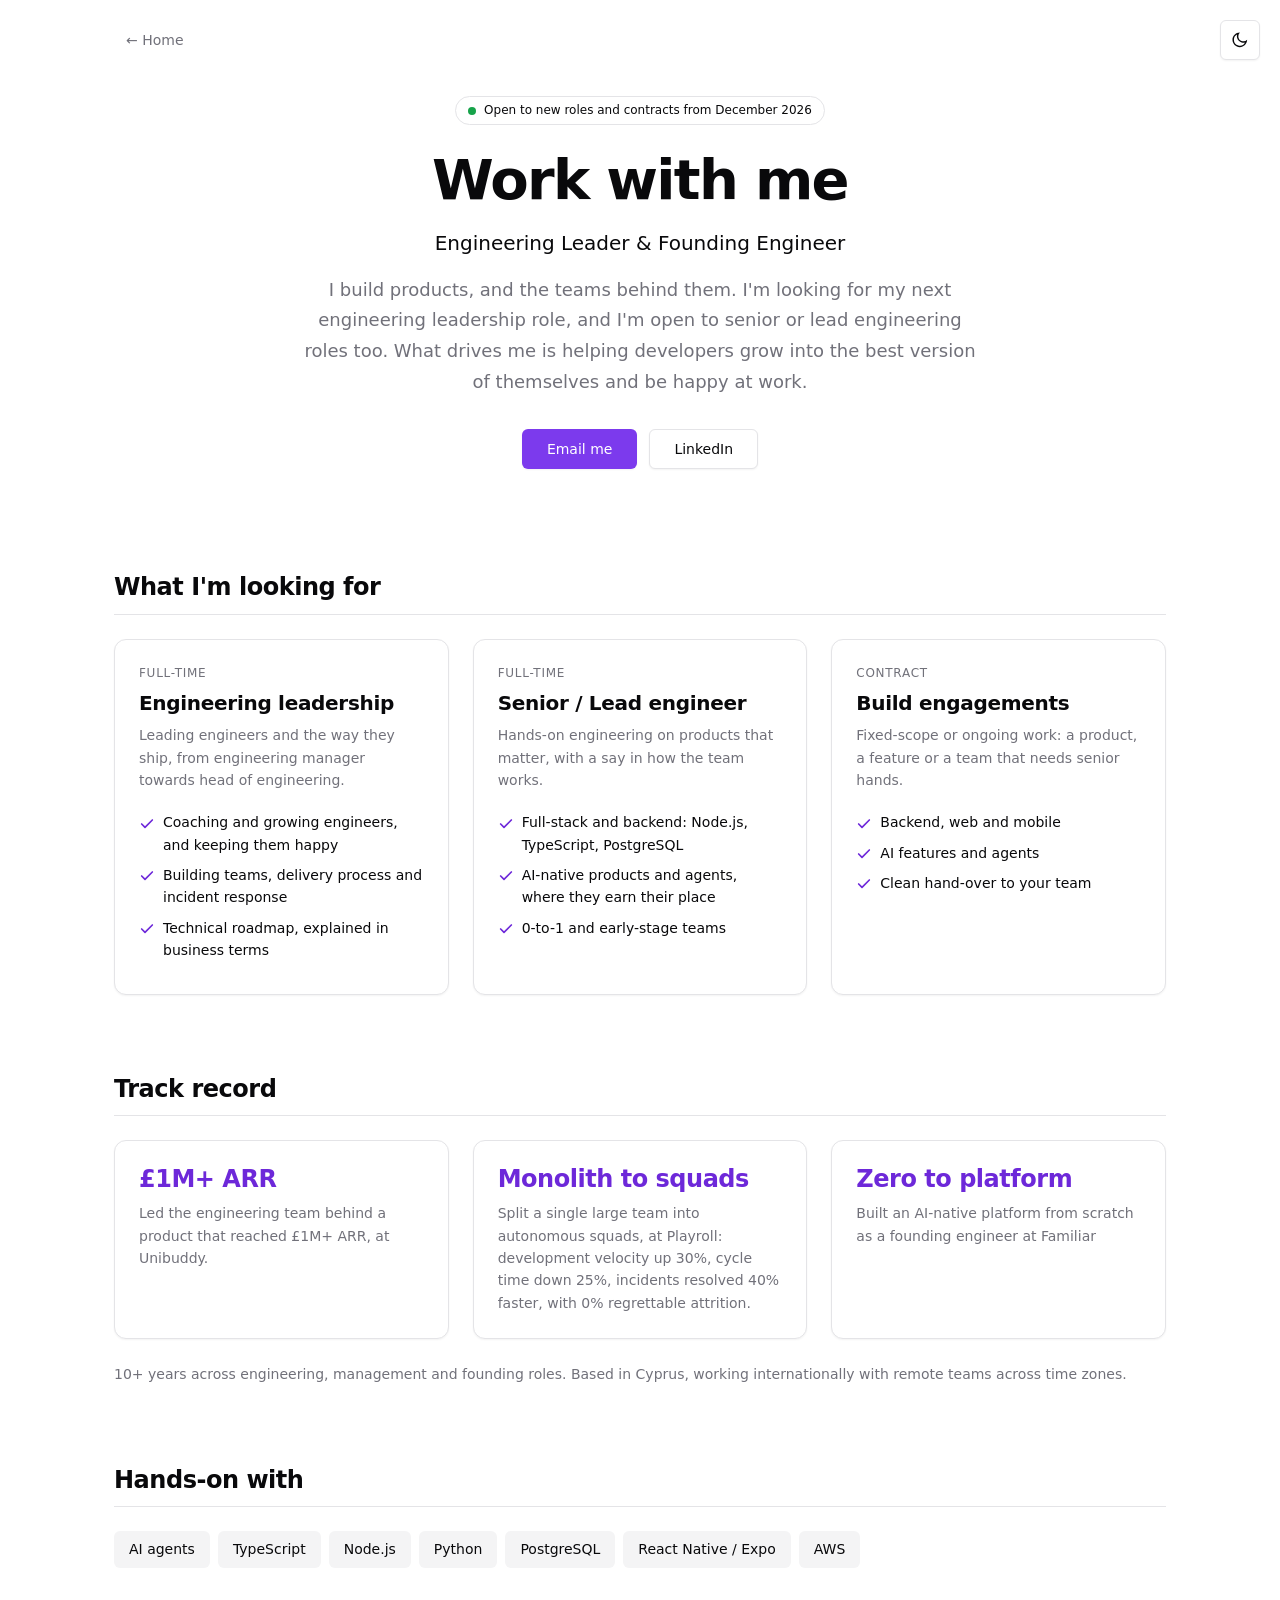
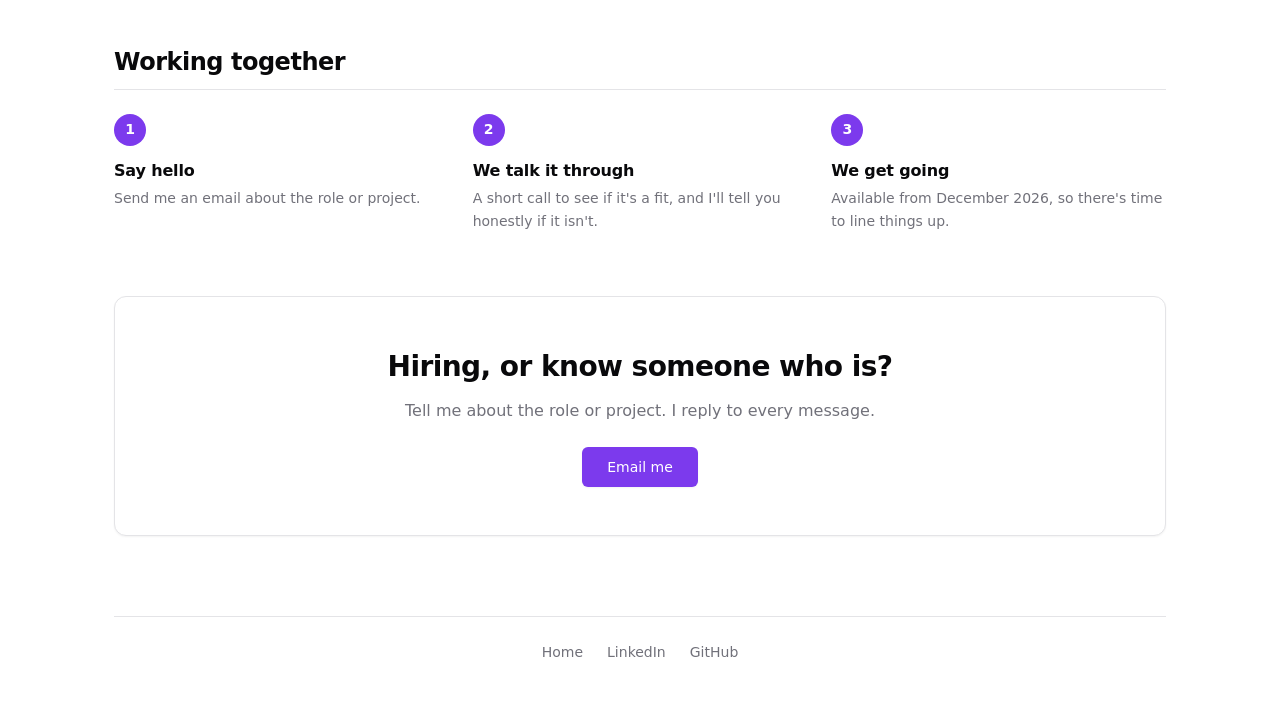
==== work-with-me.html @ 036a0345 "Focus site on engineering leadership Lead with engineering manager / head of engineering, keep senio" ====
<!DOCTYPE html>
<html lang="en">
<head>
    <meta charset="UTF-8">
    <meta name="viewport" content="width=device-width, initial-scale=1.0">
    <title>Work with me | Kristi Achilleos</title>
    <meta name="description" content="Engineering leader and founding engineer. I build products, and the teams behind them. Open to engineering leadership and senior or lead engineering roles from December 2026.">
    <meta property="og:type" content="website">
    <meta property="og:title" content="Work with me | Kristi Achilleos">
    <meta property="og:description" content="Engineering leader and founding engineer. I build products, and the teams behind them.">
    <meta property="og:url" content="https://www.kristi.cy/work-with-me.html">
    <link rel="alternate" type="text/plain" href="/llms.txt" title="llms.txt">
    <link rel="stylesheet" href="styles.css">
    <script type="application/ld+json">
{
  "@context": "https://schema.org",
  "@type": "Person",
  "name": "Kristi Achilleos",
  "url": "https://www.kristi.cy/",
  "jobTitle": "Engineering Leader",
  "description": "Engineering leader and founding engineer. I build products, and the teams behind them.",
  "address": {
    "@type": "PostalAddress",
    "addressLocality": "Nicosia",
    "addressCountry": "CY"
  },
  "sameAs": [
    "https://www.linkedin.com/in/kristiachilleos/",
    "https://github.com/Krispy2009"
  ],
  "knowsAbout": [
    "Engineering leadership",
    "Engineering management",
    "Founding engineer",
    "0-to-1 product development",
    "AI agents",
    "AI-native products",
    "Node.js",
    "PostgreSQL",
    "React Native"
  ]
}
    </script>
    <script data-goatcounter="https://kristicy.goatcounter.com/count"
        async src="//gc.zgo.at/count.js"></script>
</head>
<body>
    <button class="theme-toggle" id="theme-toggle" aria-label="Toggle dark mode">
        <svg class="sun-icon" xmlns="http://www.w3.org/2000/svg" viewBox="0 0 24 24" aria-hidden="true">
            <path d="M12 18a6 6 0 1 1 0-12 6 6 0 0 1 0 12zm0-2a4 4 0 1 0 0-8 4 4 0 0 0 0 8zM11 1h2v3h-2V1zm0 19h2v3h-2v-3zM3.515 4.929l1.414-1.414L7.05 5.636 5.636 7.05 3.515 4.93zM16.95 18.364l1.414-1.414 2.121 2.121-1.414 1.414-2.121-2.121zm2.121-14.85l1.414 1.415-2.121 2.121-1.414-1.414 2.121-2.121zM5.636 16.95l1.414 1.414-2.121 2.121-1.414-1.414 2.121-2.121zM23 11v2h-3v-2h3zM4 11v2H1v-2h3z"/>
        </svg>
        <svg class="moon-icon" style="display: none;" xmlns="http://www.w3.org/2000/svg" viewBox="0 0 24 24" aria-hidden="true">
            <path d="M10 7a7 7 0 0 0 12 4.9v.1c0 5.523-4.477 10-10 10S2 17.523 2 12 6.477 2 12 2h.1A6.979 6.979 0 0 0 10 7zm-6 5a8 8 0 0 0 15.062 3.762A9 9 0 0 1 8.238 4.938 7.999 7.999 0 0 0 4 12z"/>
        </svg>
    </button>

    <div class="container">
        <header class="page-header">
            <a class="back-link" href="/">&larr; Home</a>
            <div class="availability"><span class="availability-dot" aria-hidden="true"></span>Open to new roles and contracts from December 2026</div>
            <h1>Work with me</h1>
            <div class="title">Engineering Leader &amp; Founding Engineer</div>
            <div class="tagline">
                I build products, and the teams behind them. I'm looking for my next engineering
                leadership role, and I'm open to senior or lead engineering roles too. What drives me is
                helping developers grow into the best version of themselves and be happy at work.
            </div>
            <div class="links">
                <a href="mailto:kristi.achilleos@gmail.com?subject=Opportunity" class="link-button">Email me</a>
                <!-- TODO: add a booking link once you have one (e.g. Cal.com), then uncomment:
                <a href="https://cal.com/YOUR-LINK" target="_blank" rel="noopener" class="link-button secondary">Book a 20-minute intro call</a>
                -->
                <a href="https://www.linkedin.com/in/kristiachilleos/" target="_blank" rel="noopener" class="link-button secondary">LinkedIn</a>
            </div>
        </header>

        <main>
            <section class="page-section" aria-labelledby="help-heading">
                <h2 class="section-label" id="help-heading">What I'm looking for</h2>
                <div class="offers">
                    <article class="offer-card">
                        <div class="offer-kind">Full-time</div>
                        <h3>Engineering leadership</h3>
                        <p>Leading engineers and the way they ship, from engineering manager towards head of engineering.</p>
                        <ul>
                            <li>Coaching and growing engineers, and keeping them happy</li>
                            <li>Building teams, delivery process and incident response</li>
                            <li>Technical roadmap, explained in business terms</li>
                        </ul>
                    </article>
                    <article class="offer-card">
                        <div class="offer-kind">Full-time</div>
                        <h3>Senior / Lead engineer</h3>
                        <p>Hands-on engineering on products that matter, with a say in how the team works.</p>
                        <ul>
                            <li>Full-stack and backend: Node.js, TypeScript, PostgreSQL</li>
                            <li>AI-native products and agents, where they earn their place</li>
                            <li>0-to-1 and early-stage teams</li>
                        </ul>
                    </article>
                    <article class="offer-card">
                        <div class="offer-kind">Contract</div>
                        <h3>Build engagements</h3>
                        <p>Fixed-scope or ongoing work: a product, a feature or a team that needs senior hands.</p>
                        <ul>
                            <li>Backend, web and mobile</li>
                            <li>AI features and agents</li>
                            <li>Clean hand-over to your team</li>
                        </ul>
                    </article>
                </div>
            </section>

            <section class="page-section" aria-labelledby="record-heading">
                <h2 class="section-label" id="record-heading">Track record</h2>
                <div class="proof">
                    <div class="proof-item">
                        <div class="proof-figure">£1M+ ARR</div>
                        <p>Led the engineering team behind a product that reached £1M+ ARR, at Unibuddy.</p>
                    </div>
                    <div class="proof-item">
                        <div class="proof-figure">Monolith to squads</div>
                        <p>Split a single large team into autonomous squads, at Playroll: development velocity up 30%, cycle time down 25%, incidents resolved 40% faster, with 0% regrettable attrition.</p>
                    </div>
                    <div class="proof-item">
                        <div class="proof-figure">Zero to platform</div>
                        <p>Built an AI-native platform from scratch as a founding engineer at Familiar</p>
                    </div>
                </div>
                <p class="section-note">
                    10+ years across engineering, management and founding roles. Based in Cyprus, working
                    internationally with remote teams across time zones.
                </p>
            </section>

            <section class="page-section" aria-labelledby="stack-heading">
                <h2 class="section-label" id="stack-heading">Hands-on with</h2>
                <ul class="chips">
                    <li class="skill-card">AI agents</li>
                    <li class="skill-card">TypeScript</li>
                    <li class="skill-card">Node.js</li>
                    <li class="skill-card">Python</li>
                    <li class="skill-card">PostgreSQL</li>
                    <li class="skill-card">React Native / Expo</li>
                    <li class="skill-card">AWS</li>
                </ul>
            </section>

            <section class="page-section" aria-labelledby="how-heading">
                <h2 class="section-label" id="how-heading">Working together</h2>
                <ol class="steps">
                    <li>
                        <h3>Say hello</h3>
                        <p>Send me an email about the role or project. <!-- Once the booking link is live: "...or book a free 20-minute intro call." --></p>
                    </li>
                    <li>
                        <h3>We talk it through</h3>
                        <p>A short call to see if it's a fit, and I'll tell you honestly if it isn't.</p>
                    </li>
                    <li>
                        <h3>We get going</h3>
                        <p>Available from December 2026, so there's time to line things up.</p>
                    </li>
                </ol>
            </section>

            <section class="page-section cta" aria-labelledby="cta-heading">
                <h2 id="cta-heading">Hiring, or know someone who is?</h2>
                <p>Tell me about the role or project. I reply to every message.</p>
                <div class="links">
                    <a href="mailto:kristi.achilleos@gmail.com?subject=Opportunity" class="link-button">Email me</a>
                </div>
            </section>
        </main>

        <footer class="site-footer">
            <a href="/">Home</a>
            <a href="https://www.linkedin.com/in/kristiachilleos/" target="_blank" rel="noopener">LinkedIn</a>
            <a href="https://github.com/Krispy2009" target="_blank" rel="noopener">GitHub</a>
        </footer>
    </div>

    <script>
        // Theme toggle (same behaviour as the home page)
        const themeToggle = document.getElementById('theme-toggle');
        const sunIcon = document.querySelector('.sun-icon');
        const moonIcon = document.querySelector('.moon-icon');
        const html = document.documentElement;

        let savedTheme = 'light';
        try { savedTheme = localStorage.getItem('theme') || 'light'; } catch (e) {}

        function applyTheme(theme) {
            html.setAttribute('data-theme', theme);
            sunIcon.style.display = theme === 'dark' ? 'block' : 'none';
            moonIcon.style.display = theme === 'dark' ? 'none' : 'block';
        }
        applyTheme(savedTheme);

        themeToggle.addEventListener('click', () => {
            const next = html.getAttribute('data-theme') === 'light' ? 'dark' : 'light';
            applyTheme(next);
            try { localStorage.setItem('theme', next); } catch (e) {}
        });
    </script>
</body>
</html>
---- styles.css ----
/* ==========================================================================
   kristi.cy: shadcn/ui-inspired styles in plain CSS (no build step).
   Tokens follow shadcn's "zinc" theme, with a violet primary.
   ========================================================================== */

*,
*::before,
*::after {
    margin: 0;
    padding: 0;
    box-sizing: border-box;
}

:root {
    --background: #ffffff;
    --foreground: #09090b;
    --card: #ffffff;
    --card-foreground: #09090b;
    --muted: #f4f4f5;
    --muted-foreground: #71717a;
    --accent: #f4f4f5;
    --accent-foreground: #18181b;
    --border: #e4e4e7;
    --input: #e4e4e7;
    --primary: #7c3aed;
    --primary-hover: #6d28d9;
    --primary-foreground: #ffffff;
    --primary-text: #6d28d9;
    --ring: #7c3aed;
    --success: #16a34a;
    --radius: 0.5rem;
    --shadow-sm: 0 1px 2px 0 rgb(0 0 0 / 0.05);
}

[data-theme="dark"] {
    --background: #09090b;
    --foreground: #fafafa;
    --card: #09090b;
    --card-foreground: #fafafa;
    --muted: #27272a;
    --muted-foreground: #a1a1aa;
    --accent: #27272a;
    --accent-foreground: #fafafa;
    --border: #27272a;
    --input: #27272a;
    --primary: #7c3aed;
    --primary-hover: #8b5cf6;
    --primary-foreground: #ffffff;
    --primary-text: #a78bfa;
    --ring: #a78bfa;
    --success: #4ade80;
    --shadow-sm: none;
}

html {
    -webkit-text-size-adjust: 100%;
}

body {
    font-family: ui-sans-serif, system-ui, -apple-system, 'Segoe UI', Roboto, 'Helvetica Neue', Arial, sans-serif;
    line-height: 1.6;
    color: var(--foreground);
    background: var(--background);
    min-height: 100vh;
    -webkit-font-smoothing: antialiased;
    transition: background-color 0.2s ease, color 0.2s ease;
}

.container {
    max-width: 1100px;
    margin: 0 auto;
    padding: 0 1.5rem;
}

:focus-visible {
    outline: 2px solid var(--ring);
    outline-offset: 2px;
}

/* ---------- Header / hero ---------- */

header {
    padding: 6rem 0 3rem;
    text-align: center;
    position: relative;
}

.wave {
    font-size: 3rem;
    margin-bottom: 1.25rem;
    display: inline-block;
    animation: wave 2.5s ease-in-out 1;
    transform-origin: 70% 70%;
}

@keyframes wave {
    0%, 100% { transform: rotate(0deg); }
    10%, 30% { transform: rotate(14deg); }
    20% { transform: rotate(-8deg); }
    40% { transform: rotate(-4deg); }
    50% { transform: rotate(10deg); }
    60% { transform: rotate(0deg); }
}

h1 {
    font-size: 3.5rem;
    font-weight: 700;
    letter-spacing: -0.03em;
    line-height: 1.1;
    margin-bottom: 1rem;
    color: var(--foreground);
}

.title {
    font-size: 1.25rem;
    font-weight: 500;
    color: var(--foreground);
    margin-bottom: 1rem;
}

.tagline {
    font-size: 1.125rem;
    color: var(--muted-foreground);
    max-width: 42rem;
    margin: 0 auto 2rem;
    line-height: 1.7;
}

.links {
    display: flex;
    gap: 0.75rem;
    flex-wrap: wrap;
    justify-content: center;
    margin-top: 2rem;
}

/* ---------- Button (shadcn: default + outline) ---------- */

.link-button {
    display: inline-flex;
    align-items: center;
    justify-content: center;
    gap: 0.5rem;
    height: 2.5rem;
    padding: 0 1.5rem;
    background: var(--primary);
    color: var(--primary-foreground);
    text-decoration: none;
    border: 1px solid transparent;
    border-radius: calc(var(--radius) - 2px);
    font-size: 0.875rem;
    font-weight: 500;
    white-space: nowrap;
    box-shadow: var(--shadow-sm);
    transition: background-color 0.15s ease, border-color 0.15s ease, color 0.15s ease;
}

.link-button:hover {
    background: var(--primary-hover);
}

.link-button.secondary {
    background: var(--background);
    color: var(--foreground);
    border-color: var(--input);
}

.link-button.secondary:hover {
    background: var(--accent);
    color: var(--accent-foreground);
}

/* ---------- Theme toggle (shadcn: outline icon button) ---------- */

.theme-toggle {
    position: fixed;
    top: 1.25rem;
    right: 1.25rem;
    width: 2.5rem;
    height: 2.5rem;
    display: flex;
    align-items: center;
    justify-content: center;
    background: var(--background);
    border: 1px solid var(--input);
    border-radius: calc(var(--radius) - 2px);
    cursor: pointer;
    box-shadow: var(--shadow-sm);
    transition: background-color 0.15s ease, border-color 0.15s ease;
    z-index: 1000;
}

.theme-toggle:hover {
    background: var(--accent);
}

.theme-toggle svg {
    width: 1.1rem;
    height: 1.1rem;
    fill: var(--foreground);
}

/* ---------- Home: what I do ---------- */

main {
    padding: 2rem 0 3rem;
}

.what-i-do-section {
    display: grid;
    grid-template-columns: 1fr 1.1fr;
    gap: 4rem;
    align-items: start;
}

.what-i-do-content h2,
.section-label {
    font-size: 1.5rem;
    font-weight: 600;
    letter-spacing: -0.02em;
    line-height: 1.2;
    color: var(--foreground);
    padding-bottom: 0.75rem;
    margin-bottom: 1.5rem;
    border-bottom: 1px solid var(--border);
}

.what-i-do-content p {
    color: var(--muted-foreground);
    font-size: 1rem;
    line-height: 1.75;
}

.skills-list {
    display: flex;
    flex-wrap: wrap;
    gap: 0.5rem;
    align-content: flex-start;
    padding-top: 3.25rem;
}

/* ---------- Badge (shadcn: secondary) ---------- */

.skill-card {
    display: inline-flex;
    align-items: center;
    justify-content: center;
    padding: 0.375rem 0.875rem;
    background: var(--muted);
    color: var(--foreground);
    border: 1px solid transparent;
    border-radius: calc(var(--radius) - 2px);
    font-size: 0.875rem;
    font-weight: 500;
    transition: border-color 0.15s ease, background-color 0.15s ease;
}

.skill-card:hover {
    border-color: var(--border);
}

/* ---------- Work with me page ---------- */

.page-header {
    padding-bottom: 2rem;
}

.back-link {
    position: absolute;
    top: 1.25rem;
    left: 0;
    display: inline-flex;
    align-items: center;
    height: 2.5rem;
    padding: 0 0.75rem;
    color: var(--muted-foreground);
    text-decoration: none;
    font-size: 0.875rem;
    font-weight: 500;
    border-radius: calc(var(--radius) - 2px);
    transition: background-color 0.15s ease, color 0.15s ease;
}

.back-link:hover {
    background: var(--accent);
    color: var(--accent-foreground);
}

.availability {
    display: inline-flex;
    align-items: center;
    gap: 0.5rem;
    padding: 0.25rem 0.75rem;
    margin-bottom: 1.5rem;
    background: var(--background);
    border: 1px solid var(--border);
    border-radius: 9999px;
    font-size: 0.75rem;
    font-weight: 500;
    color: var(--foreground);
}

.availability-dot {
    width: 8px;
    height: 8px;
    border-radius: 50%;
    background: var(--success);
}

.page-section {
    padding: 2.5rem 0;
}

.offers,
.proof {
    display: grid;
    grid-template-columns: repeat(3, 1fr);
    gap: 1.5rem;
}

/* ---------- Card ---------- */

.offer-card,
.proof-item,
.cta {
    background: var(--card);
    color: var(--card-foreground);
    border: 1px solid var(--border);
    border-radius: calc(var(--radius) + 4px);
    box-shadow: var(--shadow-sm);
}

.offer-card,
.proof-item {
    padding: 1.5rem;
}

.offer-kind {
    font-size: 0.75rem;
    font-weight: 500;
    text-transform: uppercase;
    letter-spacing: 0.06em;
    color: var(--muted-foreground);
    margin-bottom: 0.5rem;
}

.offer-card h3 {
    font-size: 1.25rem;
    font-weight: 600;
    line-height: 1.25;
    letter-spacing: -0.015em;
    margin-bottom: 0.5rem;
}

.offer-card p {
    color: var(--muted-foreground);
    font-size: 0.875rem;
    margin-bottom: 1.25rem;
}

.offer-card ul {
    list-style: none;
}

.offer-card li {
    position: relative;
    padding-left: 1.5rem;
    margin-bottom: 0.5rem;
    font-size: 0.875rem;
}

.offer-card li::before {
    content: '';
    position: absolute;
    left: 0;
    top: 0.3em;
    width: 1rem;
    height: 1rem;
    background: var(--primary-text);
    -webkit-mask: url("data:image/svg+xml,%3Csvg xmlns='http://www.w3.org/2000/svg' viewBox='0 0 24 24' fill='none' stroke='black' stroke-width='2.5' stroke-linecap='round' stroke-linejoin='round'%3E%3Cpath d='M20 6 9 17l-5-5'/%3E%3C/svg%3E") center / contain no-repeat;
    mask: url("data:image/svg+xml,%3Csvg xmlns='http://www.w3.org/2000/svg' viewBox='0 0 24 24' fill='none' stroke='black' stroke-width='2.5' stroke-linecap='round' stroke-linejoin='round'%3E%3Cpath d='M20 6 9 17l-5-5'/%3E%3C/svg%3E") center / contain no-repeat;
}

.proof-figure {
    font-size: 1.5rem;
    font-weight: 600;
    line-height: 1.2;
    letter-spacing: -0.02em;
    margin-bottom: 0.5rem;
    color: var(--primary-text);
}

.proof-item p {
    color: var(--muted-foreground);
    font-size: 0.875rem;
}

.section-note {
    margin-top: 1.5rem;
    color: var(--muted-foreground);
    font-size: 0.875rem;
}

.chips {
    list-style: none;
    display: flex;
    flex-wrap: wrap;
    gap: 0.5rem;
}

.steps {
    list-style: none;
    counter-reset: step;
    display: grid;
    grid-template-columns: repeat(3, 1fr);
    gap: 1.5rem;
}

.steps li {
    counter-increment: step;
}

.steps li::before {
    content: counter(step);
    display: flex;
    align-items: center;
    justify-content: center;
    width: 2rem;
    height: 2rem;
    margin-bottom: 0.75rem;
    border-radius: 50%;
    background: var(--primary);
    color: var(--primary-foreground);
    font-size: 0.875rem;
    font-weight: 600;
}

.steps h3 {
    font-size: 1rem;
    font-weight: 600;
    letter-spacing: -0.01em;
    margin-bottom: 0.25rem;
}

.steps p {
    color: var(--muted-foreground);
    font-size: 0.875rem;
}

.cta {
    text-align: center;
    padding: 3rem 1.5rem;
    margin-top: 1.5rem;
}

.cta h2 {
    font-size: 1.75rem;
    font-weight: 600;
    letter-spacing: -0.02em;
    margin-bottom: 0.5rem;
}

.cta p {
    color: var(--muted-foreground);
}

.cta .links {
    margin-top: 1.5rem;
}

.site-footer {
    display: flex;
    justify-content: center;
    gap: 1.5rem;
    margin-top: 2rem;
    padding: 1.5rem 1rem 3rem;
    border-top: 1px solid var(--border);
}

.site-footer a {
    color: var(--muted-foreground);
    text-decoration: none;
    font-size: 0.875rem;
    transition: color 0.15s ease;
}

.site-footer a:hover {
    color: var(--foreground);
}

/* ---------- Responsive ---------- */

@media (max-width: 768px) {
    h1 {
        font-size: 2.5rem;
    }

    .title {
        font-size: 1.125rem;
    }

    header {
        padding: 4rem 0 2rem;
    }

    .page-header {
        padding-top: 6rem;
    }

    .back-link {
        top: 1.25rem;
        left: 0;
    }

    .what-i-do-section {
        grid-template-columns: 1fr;
        gap: 2rem;
    }

    .skills-list {
        padding-top: 0;
    }

    .offers,
    .proof,
    .steps {
        grid-template-columns: 1fr;
    }

    .cta h2 {
        font-size: 1.5rem;
    }
}

@media (prefers-reduced-motion: reduce) {
    * {
        transition: none !important;
        animation: none !important;
    }
}
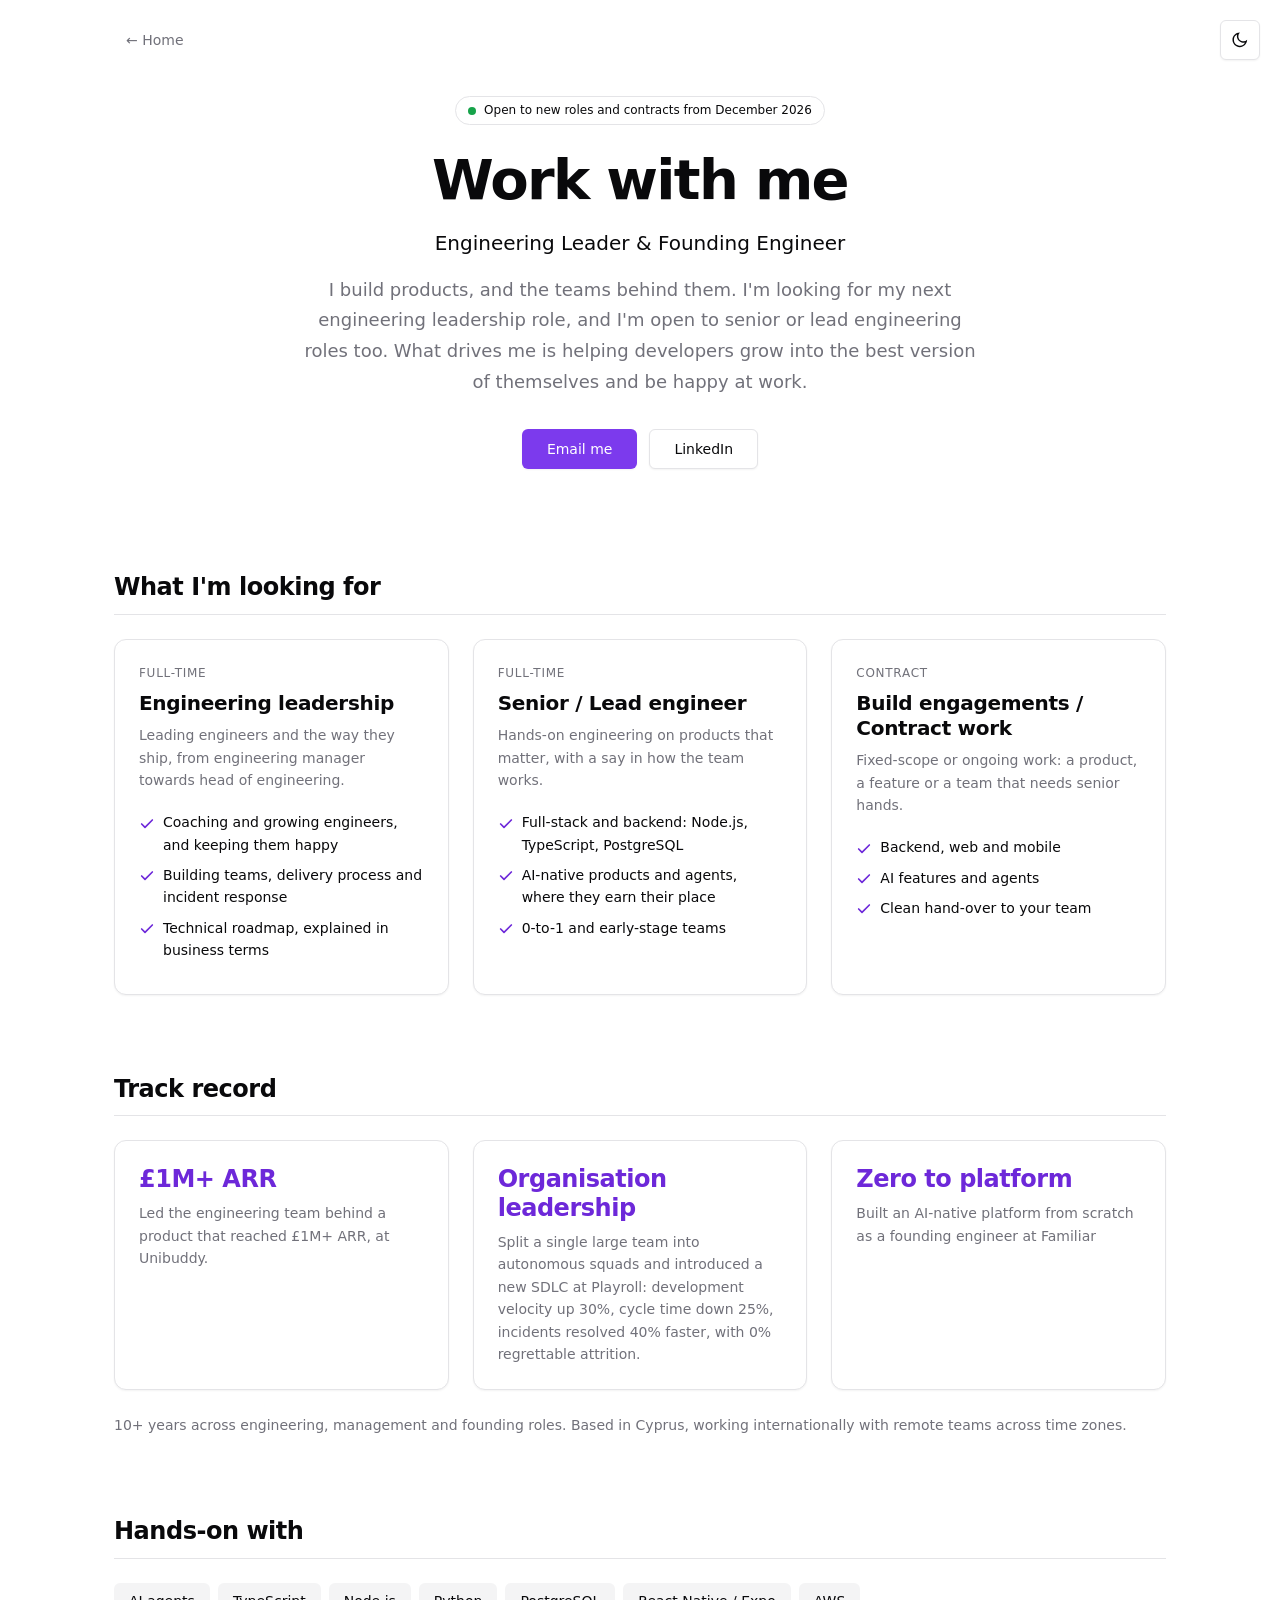
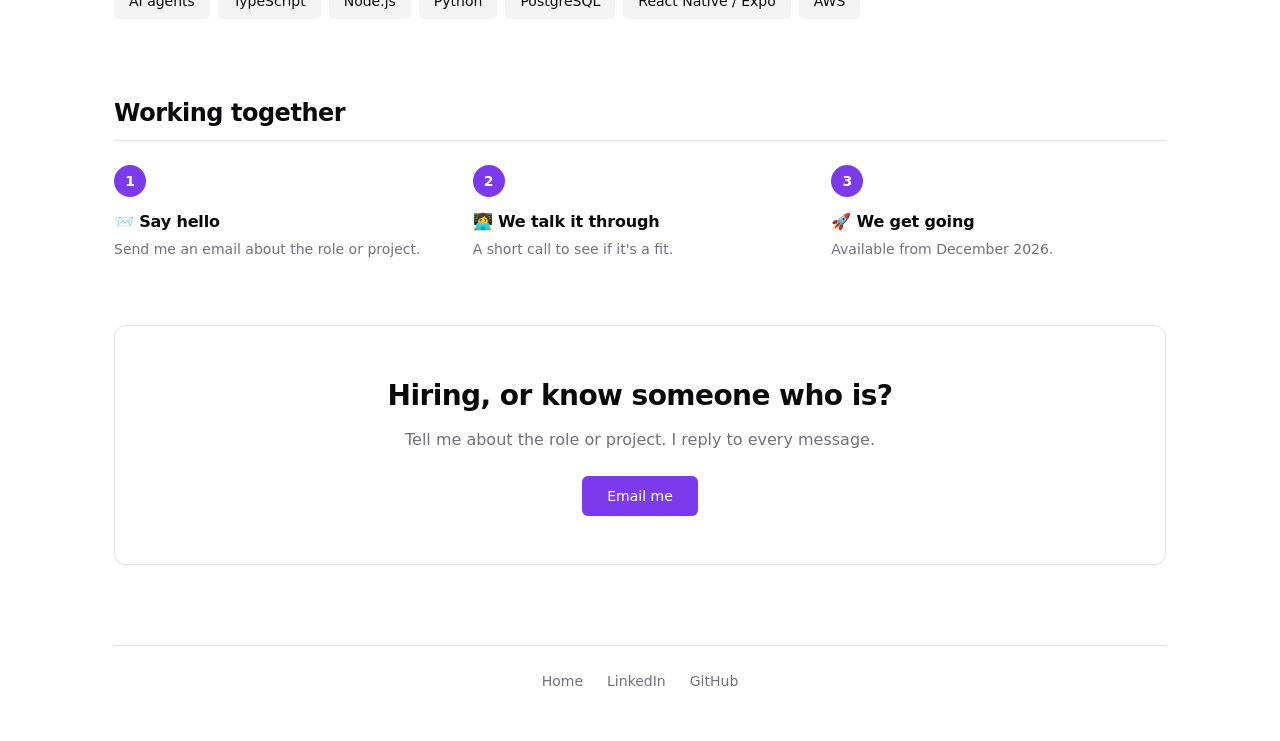
==== commit 695aaa05: "update work with me page" ====
--- a/work-with-me.html
+++ b/work-with-me.html
@@ -66,10 +66,7 @@
                 helping developers grow into the best version of themselves and be happy at work.
             </div>
             <div class="links">
-                <a href="mailto:kristi.achilleos@gmail.com?subject=Opportunity" class="link-button">Email me</a>
-                <!-- TODO: add a booking link once you have one (e.g. Cal.com), then uncomment:
-                <a href="https://cal.com/YOUR-LINK" target="_blank" rel="noopener" class="link-button secondary">Book a 20-minute intro call</a>
-                -->
+                <a href="mailto:kristi.achilleos+website@gmail.com?subject=Hello there!" class="link-button">Email me</a>
                 <a href="https://www.linkedin.com/in/kristiachilleos/" target="_blank" rel="noopener" class="link-button secondary">LinkedIn</a>
             </div>
         </header>
@@ -100,7 +97,7 @@
                     </article>
                     <article class="offer-card">
                         <div class="offer-kind">Contract</div>
-                        <h3>Build engagements</h3>
+                        <h3>Build engagements / Contract work</h3>
                         <p>Fixed-scope or ongoing work: a product, a feature or a team that needs senior hands.</p>
                         <ul>
                             <li>Backend, web and mobile</li>
@@ -119,8 +116,8 @@
                         <p>Led the engineering team behind a product that reached £1M+ ARR, at Unibuddy.</p>
                     </div>
                     <div class="proof-item">
-                        <div class="proof-figure">Monolith to squads</div>
-                        <p>Split a single large team into autonomous squads, at Playroll: development velocity up 30%, cycle time down 25%, incidents resolved 40% faster, with 0% regrettable attrition.</p>
+                        <div class="proof-figure">Organisation leadership</div>
+                        <p>Split a single large team into autonomous squads and introduced a new SDLC at Playroll: development velocity up 30%, cycle time down 25%, incidents resolved 40% faster, with 0% regrettable attrition.</p>
                     </div>
                     <div class="proof-item">
                         <div class="proof-figure">Zero to platform</div>
@@ -150,16 +147,16 @@
                 <h2 class="section-label" id="how-heading">Working together</h2>
                 <ol class="steps">
                     <li>
-                        <h3>Say hello</h3>
-                        <p>Send me an email about the role or project. <!-- Once the booking link is live: "...or book a free 20-minute intro call." --></p>
+                        <h3> 📨 Say hello</h3>
+                        <p>Send me an email about the role or project.</p>
                     </li>
                     <li>
-                        <h3>We talk it through</h3>
-                        <p>A short call to see if it's a fit, and I'll tell you honestly if it isn't.</p>
+                        <h3> 👩‍💻 We talk it through</h3>
+                        <p>A short call to see if it's a fit.</p>
                     </li>
                     <li>
-                        <h3>We get going</h3>
-                        <p>Available from December 2026, so there's time to line things up.</p>
+                        <h3> 🚀 We get going</h3>
+                        <p>Available from December 2026.</p>
                     </li>
                 </ol>
             </section>
@@ -168,7 +165,7 @@
                 <h2 id="cta-heading">Hiring, or know someone who is?</h2>
                 <p>Tell me about the role or project. I reply to every message.</p>
                 <div class="links">
-                    <a href="mailto:kristi.achilleos@gmail.com?subject=Opportunity" class="link-button">Email me</a>
+                    <a href="mailto:kristi.achilleos+website@gmail.com?subject=Hello there!" class="link-button">Email me</a>
                 </div>
             </section>
         </main>
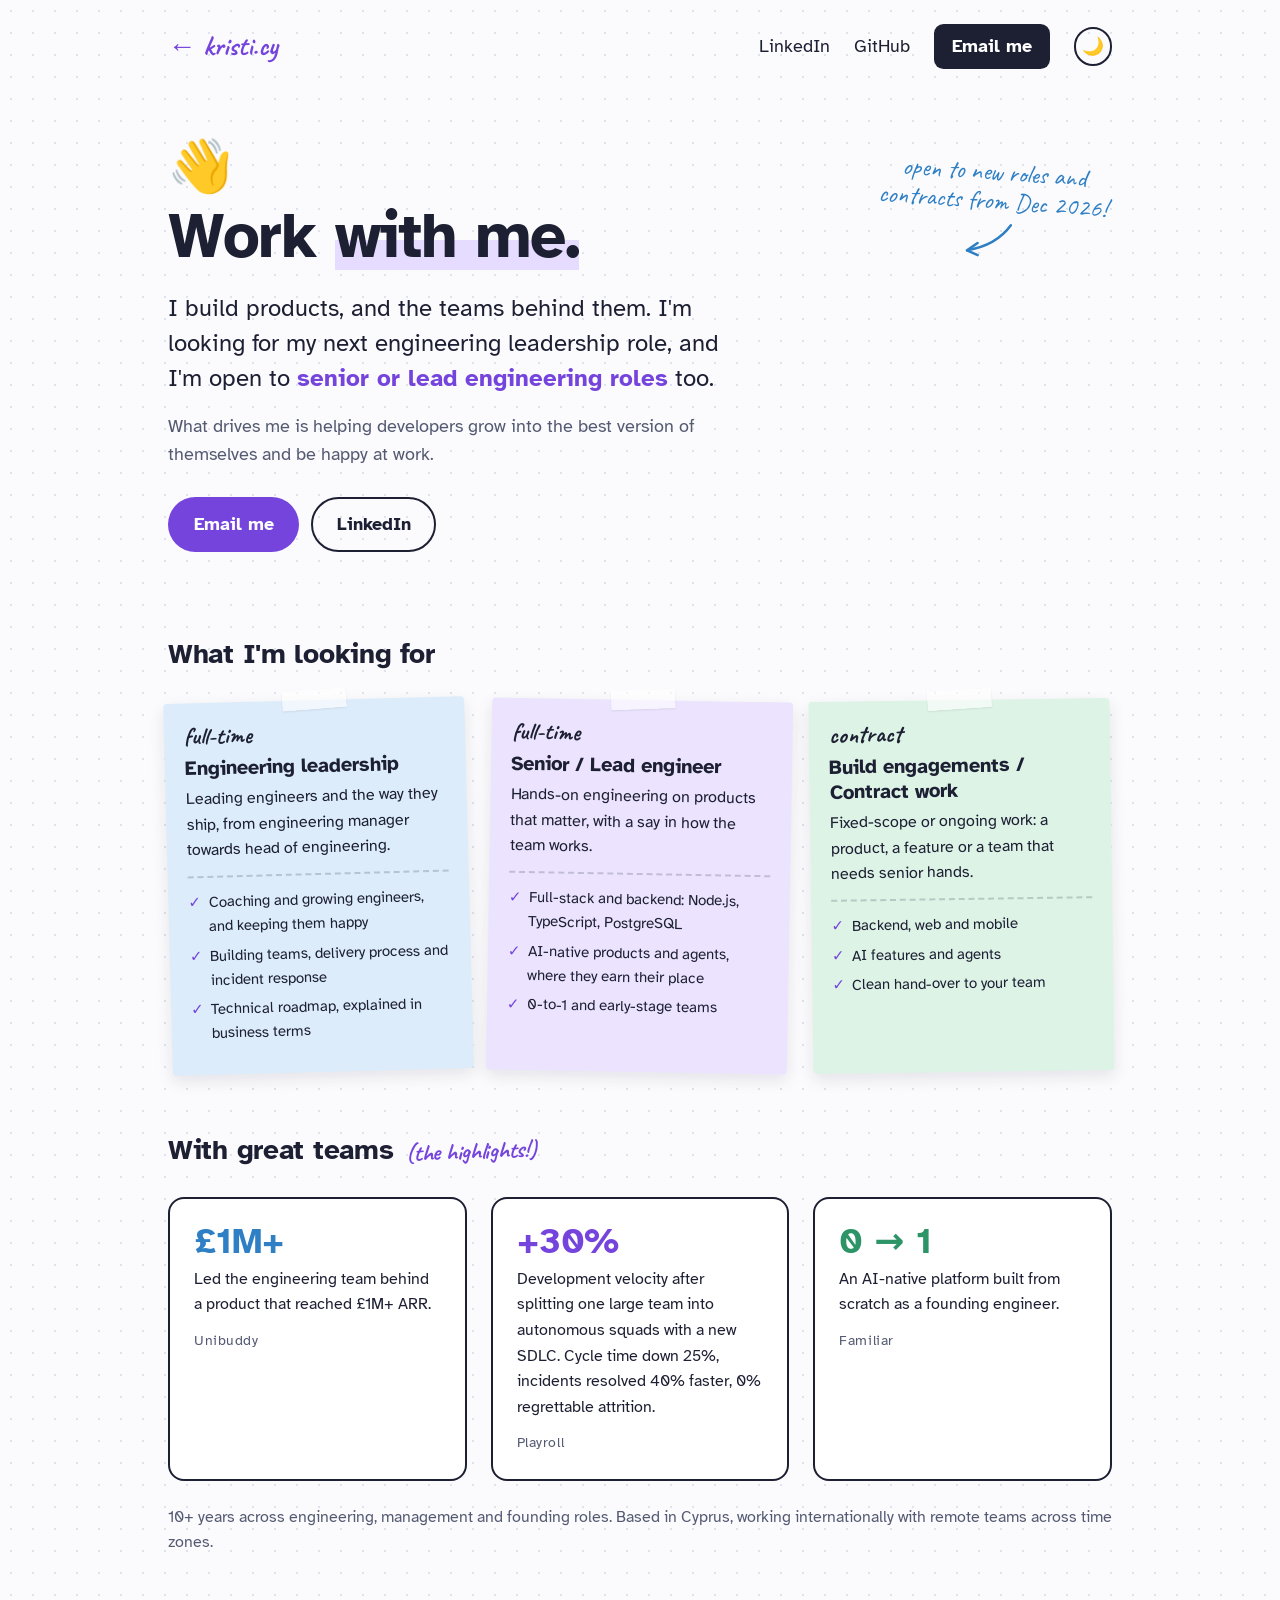
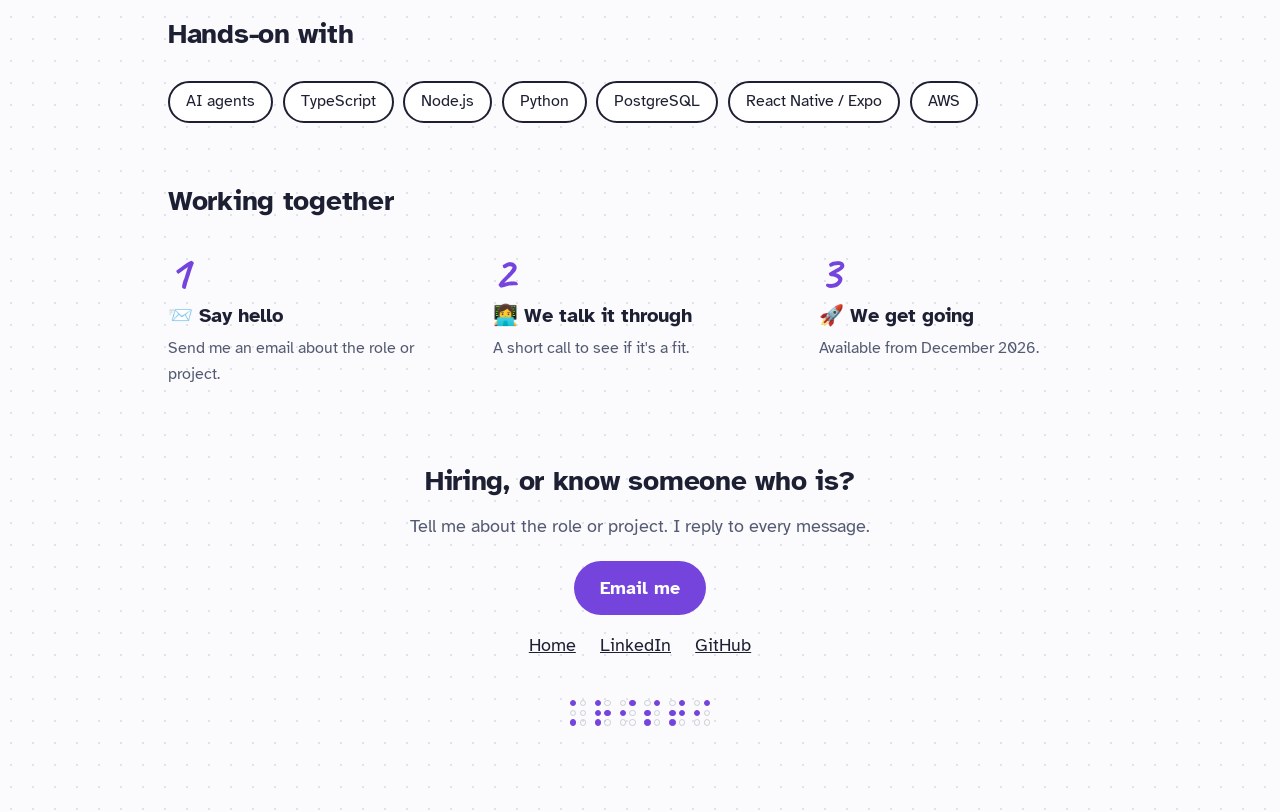
==== commit 9bfaa0dd: "Redesign site in a scrapbook style with chalkboard dark mode - Rebuild home and Work with me pages: " ====
--- a/work-with-me.html
+++ b/work-with-me.html
@@ -9,7 +9,21 @@
     <meta property="og:title" content="Work with me | Kristi Achilleos">
     <meta property="og:description" content="Engineering leader and founding engineer. I build products, and the teams behind them.">
     <meta property="og:url" content="https://www.kristi.cy/work-with-me.html">
+    <link rel="canonical" href="https://www.kristi.cy/work-with-me.html">
     <link rel="alternate" type="text/plain" href="/llms.txt" title="llms.txt">
+    <script>
+        (function () {
+            var t;
+            try { t = localStorage.getItem('theme'); } catch (e) {}
+            if (t !== 'light' && t !== 'dark') {
+                t = window.matchMedia && matchMedia('(prefers-color-scheme: dark)').matches ? 'dark' : 'light';
+            }
+            document.documentElement.setAttribute('data-theme', t);
+        })();
+    </script>
+    <link rel="preconnect" href="https://fonts.googleapis.com">
+    <link rel="preconnect" href="https://fonts.gstatic.com" crossorigin>
+    <link rel="stylesheet" href="https://fonts.googleapis.com/css2?family=Atkinson+Hyperlegible:wght@400;700&family=Caveat:wght@500;700&display=swap">
     <link rel="stylesheet" href="styles.css">
     <script type="application/ld+json">
 {
@@ -35,6 +49,7 @@
     "0-to-1 product development",
     "AI agents",
     "AI-native products",
+    "Accessibility",
     "Node.js",
     "PostgreSQL",
     "React Native"
@@ -43,40 +58,42 @@
     </script>
     <script data-goatcounter="https://kristicy.goatcounter.com/count"
         async src="//gc.zgo.at/count.js"></script>
+    <script src="site.js" defer></script>
 </head>
 <body>
-    <button class="theme-toggle" id="theme-toggle" aria-label="Toggle dark mode">
-        <svg class="sun-icon" xmlns="http://www.w3.org/2000/svg" viewBox="0 0 24 24" aria-hidden="true">
-            <path d="M12 18a6 6 0 1 1 0-12 6 6 0 0 1 0 12zm0-2a4 4 0 1 0 0-8 4 4 0 0 0 0 8zM11 1h2v3h-2V1zm0 19h2v3h-2v-3zM3.515 4.929l1.414-1.414L7.05 5.636 5.636 7.05 3.515 4.93zM16.95 18.364l1.414-1.414 2.121 2.121-1.414 1.414-2.121-2.121zm2.121-14.85l1.414 1.415-2.121 2.121-1.414-1.414 2.121-2.121zM5.636 16.95l1.414 1.414-2.121 2.121-1.414-1.414 2.121-2.121zM23 11v2h-3v-2h3zM4 11v2H1v-2h3z"/>
-        </svg>
-        <svg class="moon-icon" style="display: none;" xmlns="http://www.w3.org/2000/svg" viewBox="0 0 24 24" aria-hidden="true">
-            <path d="M10 7a7 7 0 0 0 12 4.9v.1c0 5.523-4.477 10-10 10S2 17.523 2 12 6.477 2 12 2h.1A6.979 6.979 0 0 0 10 7zm-6 5a8 8 0 0 0 15.062 3.762A9 9 0 0 1 8.238 4.938 7.999 7.999 0 0 0 4 12z"/>
-        </svg>
-    </button>
+    <a class="skip-link" href="#main">Skip to content</a>
 
-    <div class="container">
-        <header class="page-header">
-            <a class="back-link" href="/">&larr; Home</a>
-            <div class="availability"><span class="availability-dot" aria-hidden="true"></span>Open to new roles and contracts from December 2026</div>
-            <h1>Work with me</h1>
-            <div class="title">Engineering Leader &amp; Founding Engineer</div>
-            <div class="tagline">
-                I build products, and the teams behind them. I'm looking for my next engineering
-                leadership role, and I'm open to senior or lead engineering roles too. What drives me is
-                helping developers grow into the best version of themselves and be happy at work.
+    <div class="wrap">
+        <nav class="site-nav" aria-label="Main">
+            <a class="brand" href="/">&larr; kristi.cy</a>
+            <div class="nav-links">
+                <a class="hide-sm" href="https://www.linkedin.com/in/kristiachilleos/" target="_blank" rel="noopener">LinkedIn</a>
+                <a class="hide-sm" href="https://github.com/Krispy2009" target="_blank" rel="noopener">GitHub</a>
+                <a class="btn" href="mailto:kristi.achilleos+website@gmail.com?subject=Hello there!">Email me</a>
+                <button class="toggle" id="theme-toggle" type="button" aria-label="Switch between light and chalkboard mode"><span class="to-dark" aria-hidden="true">🌙</span><span class="to-light" aria-hidden="true">☀️</span></button>
             </div>
-            <div class="links">
-                <a href="mailto:kristi.achilleos+website@gmail.com?subject=Hello there!" class="link-button">Email me</a>
-                <a href="https://www.linkedin.com/in/kristiachilleos/" target="_blank" rel="noopener" class="link-button secondary">LinkedIn</a>
+        </nav>
+
+        <header class="hero">
+            <span class="wave" role="img" aria-label="Waving hand">👋</span>
+            <h1>Work <span class="mark">with me.</span></h1>
+            <p class="believer">I build products, and the teams behind them. I'm looking for my next engineering leadership role, and I'm open to <strong>senior or lead engineering roles</strong> too.</p>
+            <p class="lede">What drives me is helping developers grow into the best version of themselves and be happy at work.</p>
+            <div class="actions">
+                <a class="cta" href="mailto:kristi.achilleos+website@gmail.com?subject=Hello there!">Email me</a>
+                <a class="cta outline" href="https://www.linkedin.com/in/kristiachilleos/" target="_blank" rel="noopener">LinkedIn</a>
             </div>
+            <p class="scribble hand">open to new roles and contracts from Dec 2026!
+                <svg width="60" height="40" viewBox="0 0 60 40" fill="none" stroke="currentColor" stroke-width="2.5" stroke-linecap="round" aria-hidden="true"><path d="M50 4 C 40 20, 25 28, 8 32"/><path d="M8 32 L 18 24 M8 32 L 19 36"/></svg>
+            </p>
         </header>
 
-        <main>
-            <section class="page-section" aria-labelledby="help-heading">
-                <h2 class="section-label" id="help-heading">What I'm looking for</h2>
-                <div class="offers">
-                    <article class="offer-card">
-                        <div class="offer-kind">Full-time</div>
+        <main id="main">
+            <section aria-labelledby="looking-heading">
+                <h2 id="looking-heading">What I'm looking for</h2>
+                <div class="notes three">
+                    <article class="note">
+                        <span class="hand">full-time</span>
                         <h3>Engineering leadership</h3>
                         <p>Leading engineers and the way they ship, from engineering manager towards head of engineering.</p>
                         <ul>
@@ -85,8 +102,8 @@
                             <li>Technical roadmap, explained in business terms</li>
                         </ul>
                     </article>
-                    <article class="offer-card">
-                        <div class="offer-kind">Full-time</div>
+                    <article class="note">
+                        <span class="hand">full-time</span>
                         <h3>Senior / Lead engineer</h3>
                         <p>Hands-on engineering on products that matter, with a say in how the team works.</p>
                         <ul>
@@ -95,8 +112,8 @@
                             <li>0-to-1 and early-stage teams</li>
                         </ul>
                     </article>
-                    <article class="offer-card">
-                        <div class="offer-kind">Contract</div>
+                    <article class="note">
+                        <span class="hand">contract</span>
                         <h3>Build engagements / Contract work</h3>
                         <p>Fixed-scope or ongoing work: a product, a feature or a team that needs senior hands.</p>
                         <ul>
@@ -108,97 +125,62 @@
                 </div>
             </section>
 
-            <section class="page-section" aria-labelledby="record-heading">
-                <h2 class="section-label" id="record-heading">Track record</h2>
-                <div class="proof">
-                    <div class="proof-item">
-                        <div class="proof-figure">£1M+ ARR</div>
-                        <p>Led the engineering team behind a product that reached £1M+ ARR, at Unibuddy.</p>
-                    </div>
-                    <div class="proof-item">
-                        <div class="proof-figure">Organisation leadership</div>
-                        <p>Split a single large team into autonomous squads and introduced a new SDLC at Playroll: development velocity up 30%, cycle time down 25%, incidents resolved 40% faster, with 0% regrettable attrition.</p>
-                    </div>
-                    <div class="proof-item">
-                        <div class="proof-figure">Zero to platform</div>
-                        <p>Built an AI-native platform from scratch as a founding engineer at Familiar</p>
-                    </div>
+            <section aria-labelledby="record-heading">
+                <h2 id="record-heading">With great teams <span class="aside">(the highlights!)</span></h2>
+                <div class="stats">
+                    <div class="stat"><div class="num">£1M+</div><p>Led the engineering team behind a product that reached £1M+ ARR.</p><span class="company">Unibuddy</span></div>
+                    <div class="stat"><div class="num">+30%</div><p>Development velocity after splitting one large team into autonomous squads with a new SDLC. Cycle time down 25%, incidents resolved 40% faster, 0% regrettable attrition.</p><span class="company">Playroll</span></div>
+                    <div class="stat"><div class="num">0 → 1</div><p>An AI-native platform built from scratch as a founding engineer.</p><span class="company">Familiar</span></div>
                 </div>
-                <p class="section-note">
-                    10+ years across engineering, management and founding roles. Based in Cyprus, working
-                    internationally with remote teams across time zones.
-                </p>
+                <p class="section-note">10+ years across engineering, management and founding roles. Based in Cyprus, working internationally with remote teams across time zones.</p>
             </section>
 
-            <section class="page-section" aria-labelledby="stack-heading">
-                <h2 class="section-label" id="stack-heading">Hands-on with</h2>
+            <section aria-labelledby="stack-heading">
+                <h2 id="stack-heading">Hands-on with</h2>
                 <ul class="chips">
-                    <li class="skill-card">AI agents</li>
-                    <li class="skill-card">TypeScript</li>
-                    <li class="skill-card">Node.js</li>
-                    <li class="skill-card">Python</li>
-                    <li class="skill-card">PostgreSQL</li>
-                    <li class="skill-card">React Native / Expo</li>
-                    <li class="skill-card">AWS</li>
+                    <li>AI agents</li>
+                    <li>TypeScript</li>
+                    <li>Node.js</li>
+                    <li>Python</li>
+                    <li>PostgreSQL</li>
+                    <li>React Native / Expo</li>
+                    <li>AWS</li>
                 </ul>
             </section>
 
-            <section class="page-section" aria-labelledby="how-heading">
-                <h2 class="section-label" id="how-heading">Working together</h2>
+            <section aria-labelledby="how-heading">
+                <h2 id="how-heading">Working together</h2>
                 <ol class="steps">
                     <li>
-                        <h3> 📨 Say hello</h3>
+                        <h3>📨 Say hello</h3>
                         <p>Send me an email about the role or project.</p>
                     </li>
                     <li>
-                        <h3> 👩‍💻 We talk it through</h3>
+                        <h3>👩‍💻 We talk it through</h3>
                         <p>A short call to see if it's a fit.</p>
                     </li>
                     <li>
-                        <h3> 🚀 We get going</h3>
+                        <h3>🚀 We get going</h3>
                         <p>Available from December 2026.</p>
                     </li>
                 </ol>
             </section>
-
-            <section class="page-section cta" aria-labelledby="cta-heading">
-                <h2 id="cta-heading">Hiring, or know someone who is?</h2>
-                <p>Tell me about the role or project. I reply to every message.</p>
-                <div class="links">
-                    <a href="mailto:kristi.achilleos+website@gmail.com?subject=Hello there!" class="link-button">Email me</a>
-                </div>
-            </section>
         </main>
 
         <footer class="site-footer">
-            <a href="/">Home</a>
-            <a href="https://www.linkedin.com/in/kristiachilleos/" target="_blank" rel="noopener">LinkedIn</a>
-            <a href="https://github.com/Krispy2009" target="_blank" rel="noopener">GitHub</a>
+            <h2>Hiring, or know someone who is?</h2>
+            <p class="sub">Tell me about the role or project. I reply to every message.</p>
+            <a class="cta" href="mailto:kristi.achilleos+website@gmail.com?subject=Hello there!">Email me</a>
+            <div class="links">
+                <a href="/">Home</a>
+                <a href="https://www.linkedin.com/in/kristiachilleos/" target="_blank" rel="noopener">LinkedIn</a>
+                <a href="https://github.com/Krispy2009" target="_blank" rel="noopener">GitHub</a>
+            </div>
+            <div class="signature" tabindex="0" aria-label="Signed Kristi, in braille">
+                <span class="braille" id="braille" aria-hidden="true"></span>
+                <span class="hand" aria-hidden="true">that's "kristi" in braille ✨</span>
+            </div>
         </footer>
     </div>
-
-    <script>
-        // Theme toggle (same behaviour as the home page)
-        const themeToggle = document.getElementById('theme-toggle');
-        const sunIcon = document.querySelector('.sun-icon');
-        const moonIcon = document.querySelector('.moon-icon');
-        const html = document.documentElement;
-
-        let savedTheme = 'light';
-        try { savedTheme = localStorage.getItem('theme') || 'light'; } catch (e) {}
-
-        function applyTheme(theme) {
-            html.setAttribute('data-theme', theme);
-            sunIcon.style.display = theme === 'dark' ? 'block' : 'none';
-            moonIcon.style.display = theme === 'dark' ? 'none' : 'block';
-        }
-        applyTheme(savedTheme);
-
-        themeToggle.addEventListener('click', () => {
-            const next = html.getAttribute('data-theme') === 'light' ? 'dark' : 'light';
-            applyTheme(next);
-            try { localStorage.setItem('theme', next); } catch (e) {}
-        });
-    </script>
 </body>
 </html>
--- a/styles.css
+++ b/styles.css
@@ -1,7 +1,49 @@
 /* ==========================================================================
-   kristi.cy: shadcn/ui-inspired styles in plain CSS (no build step).
-   Tokens follow shadcn's "zinc" theme, with a violet primary.
+   kristi.cy: scrapbook. Sticky notes, scribbles, and a chalkboard at night.
+   Plain CSS, no build step.
    ========================================================================== */
+
+:root {
+    --bg: #fbfbfd;
+    --dots: #dfe3ee;
+    --ink: #1d1f33;
+    --soft: #545a72;
+    --violet: #7444dd;
+    --blue: #2f7fc4;
+    --green: #2c9467;
+    --mark: #e6dcff;
+    --card: #ffffff;
+    --card-line: #1d1f33;
+    --btn: #1d1f33;
+    --btn-ink: #ffffff;
+    --cta: #7444dd;
+    --cta-ink: #ffffff;
+    --chalk-glow: none;
+    --note-ink: #1d1f33;
+    --note-blue: #dcecfb;
+    --note-lilac: #ece4ff;
+    --note-green: #ddf3e6;
+    --note-yellow: #fff1c2;
+}
+
+[data-theme="dark"] {
+    /* chalkboard */
+    --bg: #253029;
+    --dots: rgb(255 255 255 / 0.05);
+    --ink: #eef2ea;
+    --soft: #b9c4ba;
+    --violet: #c9b6ff;
+    --blue: #a3d0f7;
+    --green: #a6e5c3;
+    --mark: rgb(201 182 255 / 0.28);
+    --card: transparent;
+    --card-line: rgb(238 242 234 / 0.75);
+    --btn: #eef2ea;
+    --btn-ink: #253029;
+    --cta: #c9b6ff;
+    --cta-ink: #1d1f33;
+    --chalk-glow: 0 0 1px rgb(255 255 255 / 0.45), 0 0 8px rgb(255 255 255 / 0.08);
+}
 
 *,
 *::before,
@@ -11,409 +53,456 @@
     box-sizing: border-box;
 }
 
-:root {
-    --background: #ffffff;
-    --foreground: #09090b;
-    --card: #ffffff;
-    --card-foreground: #09090b;
-    --muted: #f4f4f5;
-    --muted-foreground: #71717a;
-    --accent: #f4f4f5;
-    --accent-foreground: #18181b;
-    --border: #e4e4e7;
-    --input: #e4e4e7;
-    --primary: #7c3aed;
-    --primary-hover: #6d28d9;
-    --primary-foreground: #ffffff;
-    --primary-text: #6d28d9;
-    --ring: #7c3aed;
-    --success: #16a34a;
-    --radius: 0.5rem;
-    --shadow-sm: 0 1px 2px 0 rgb(0 0 0 / 0.05);
-}
-
-[data-theme="dark"] {
-    --background: #09090b;
-    --foreground: #fafafa;
-    --card: #09090b;
-    --card-foreground: #fafafa;
-    --muted: #27272a;
-    --muted-foreground: #a1a1aa;
-    --accent: #27272a;
-    --accent-foreground: #fafafa;
-    --border: #27272a;
-    --input: #27272a;
-    --primary: #7c3aed;
-    --primary-hover: #8b5cf6;
-    --primary-foreground: #ffffff;
-    --primary-text: #a78bfa;
-    --ring: #a78bfa;
-    --success: #4ade80;
-    --shadow-sm: none;
-}
-
 html {
     -webkit-text-size-adjust: 100%;
 }
 
 body {
-    font-family: ui-sans-serif, system-ui, -apple-system, 'Segoe UI', Roboto, 'Helvetica Neue', Arial, sans-serif;
+    background-color: var(--bg);
+    background-image: radial-gradient(var(--dots) 1.2px, transparent 1.2px);
+    background-size: 22px 22px;
+    color: var(--ink);
+    font-family: 'Atkinson Hyperlegible', system-ui, sans-serif;
+    font-size: 1.125rem;
     line-height: 1.6;
-    color: var(--foreground);
-    background: var(--background);
-    min-height: 100vh;
     -webkit-font-smoothing: antialiased;
-    transition: background-color 0.2s ease, color 0.2s ease;
-}
-
-.container {
-    max-width: 1100px;
+    transition: background-color 0.3s, color 0.3s;
+}
+
+[data-theme="dark"] body {
+    background-image:
+        radial-gradient(ellipse 60% 40% at 20% 15%, rgb(255 255 255 / 0.045), transparent 70%),
+        radial-gradient(ellipse 50% 35% at 85% 60%, rgb(255 255 255 / 0.035), transparent 70%),
+        radial-gradient(ellipse 70% 30% at 40% 95%, rgb(255 255 255 / 0.03), transparent 70%);
+    background-size: auto;
+}
+
+[data-theme="dark"] h1,
+[data-theme="dark"] h2,
+[data-theme="dark"] .hand {
+    text-shadow: var(--chalk-glow);
+}
+
+a {
+    color: inherit;
+}
+
+:focus-visible {
+    outline: 3px solid var(--violet);
+    outline-offset: 3px;
+}
+
+.hand {
+    font-family: 'Caveat', cursive;
+}
+
+.wrap {
+    max-width: 62rem;
     margin: 0 auto;
     padding: 0 1.5rem;
 }
 
-:focus-visible {
-    outline: 2px solid var(--ring);
-    outline-offset: 2px;
-}
-
-/* ---------- Header / hero ---------- */
-
-header {
-    padding: 6rem 0 3rem;
-    text-align: center;
+.skip-link {
+    position: absolute;
+    left: -9999px;
+}
+
+.skip-link:focus {
+    left: 1rem;
+    top: 1rem;
+    z-index: 10;
+    background: var(--btn);
+    color: var(--btn-ink);
+    padding: 0.5rem 1rem;
+    border-radius: 0.6rem;
+}
+
+/* ---------- Nav ---------- */
+
+.site-nav {
+    display: flex;
+    justify-content: space-between;
+    align-items: center;
+    padding: 1.5rem 0;
+}
+
+.brand {
+    font-family: 'Caveat', cursive;
+    font-size: 1.75rem;
+    font-weight: 700;
+    color: var(--violet);
+    text-decoration: none;
+}
+
+.nav-links {
+    display: flex;
+    align-items: center;
+    gap: 1.5rem;
+}
+
+.nav-links a {
+    text-decoration: none;
+}
+
+.nav-links a:not(.btn):hover {
+    text-decoration: underline;
+    text-underline-offset: 4px;
+}
+
+.btn {
+    display: inline-block;
+    background: var(--btn);
+    color: var(--btn-ink);
+    padding: 0.5rem 1.1rem;
+    border-radius: 0.6rem;
+    text-decoration: none;
+    font-weight: 700;
+    white-space: nowrap;
+}
+
+.toggle {
+    flex-shrink: 0;
+    background: none;
+    border: 2px solid var(--ink);
+    color: var(--ink);
+    width: 2.4rem;
+    height: 2.4rem;
+    border-radius: 50%;
+    cursor: pointer;
+    font-size: 1.1rem;
+    line-height: 1;
+}
+
+.toggle .to-light,
+[data-theme="dark"] .toggle .to-dark {
+    display: none;
+}
+
+[data-theme="dark"] .toggle .to-light {
+    display: inline;
+}
+
+/* ---------- Hero ---------- */
+
+.hero {
+    padding: 3rem 0 1.5rem;
     position: relative;
 }
 
 .wave {
-    font-size: 3rem;
-    margin-bottom: 1.25rem;
+    font-size: 3.25rem;
     display: inline-block;
-    animation: wave 2.5s ease-in-out 1;
+    line-height: 1;
     transform-origin: 70% 70%;
+    animation: wave 2.5s ease-in-out 0.3s 1;
 }
 
 @keyframes wave {
-    0%, 100% { transform: rotate(0deg); }
+    0%, 60%, 100% { transform: rotate(0); }
     10%, 30% { transform: rotate(14deg); }
     20% { transform: rotate(-8deg); }
     40% { transform: rotate(-4deg); }
     50% { transform: rotate(10deg); }
-    60% { transform: rotate(0deg); }
 }
 
 h1 {
-    font-size: 3.5rem;
-    font-weight: 700;
-    letter-spacing: -0.03em;
+    font-size: clamp(2.5rem, 6vw, 4rem);
     line-height: 1.1;
-    margin-bottom: 1rem;
-    color: var(--foreground);
-}
-
-.title {
-    font-size: 1.25rem;
-    font-weight: 500;
-    color: var(--foreground);
-    margin-bottom: 1rem;
-}
-
-.tagline {
-    font-size: 1.125rem;
-    color: var(--muted-foreground);
+    letter-spacing: -0.02em;
+    margin: 0.5rem 0 1.25rem;
     max-width: 42rem;
-    margin: 0 auto 2rem;
-    line-height: 1.7;
-}
-
-.links {
-    display: flex;
-    gap: 0.75rem;
-    flex-wrap: wrap;
-    justify-content: center;
-    margin-top: 2rem;
-}
-
-/* ---------- Button (shadcn: default + outline) ---------- */
-
-.link-button {
-    display: inline-flex;
-    align-items: center;
-    justify-content: center;
-    gap: 0.5rem;
-    height: 2.5rem;
-    padding: 0 1.5rem;
-    background: var(--primary);
-    color: var(--primary-foreground);
-    text-decoration: none;
-    border: 1px solid transparent;
-    border-radius: calc(var(--radius) - 2px);
-    font-size: 0.875rem;
-    font-weight: 500;
-    white-space: nowrap;
-    box-shadow: var(--shadow-sm);
-    transition: background-color 0.15s ease, border-color 0.15s ease, color 0.15s ease;
-}
-
-.link-button:hover {
-    background: var(--primary-hover);
-}
-
-.link-button.secondary {
-    background: var(--background);
-    color: var(--foreground);
-    border-color: var(--input);
-}
-
-.link-button.secondary:hover {
-    background: var(--accent);
-    color: var(--accent-foreground);
-}
-
-/* ---------- Theme toggle (shadcn: outline icon button) ---------- */
-
-.theme-toggle {
-    position: fixed;
-    top: 1.25rem;
-    right: 1.25rem;
-    width: 2.5rem;
-    height: 2.5rem;
-    display: flex;
-    align-items: center;
-    justify-content: center;
-    background: var(--background);
-    border: 1px solid var(--input);
-    border-radius: calc(var(--radius) - 2px);
-    cursor: pointer;
-    box-shadow: var(--shadow-sm);
-    transition: background-color 0.15s ease, border-color 0.15s ease;
-    z-index: 1000;
-}
-
-.theme-toggle:hover {
-    background: var(--accent);
-}
-
-.theme-toggle svg {
-    width: 1.1rem;
-    height: 1.1rem;
-    fill: var(--foreground);
-}
-
-/* ---------- Home: what I do ---------- */
-
-main {
-    padding: 2rem 0 3rem;
-}
-
-.what-i-do-section {
-    display: grid;
-    grid-template-columns: 1fr 1.1fr;
-    gap: 4rem;
-    align-items: start;
-}
-
-.what-i-do-content h2,
-.section-label {
-    font-size: 1.5rem;
-    font-weight: 600;
-    letter-spacing: -0.02em;
-    line-height: 1.2;
-    color: var(--foreground);
-    padding-bottom: 0.75rem;
-    margin-bottom: 1.5rem;
-    border-bottom: 1px solid var(--border);
-}
-
-.what-i-do-content p {
-    color: var(--muted-foreground);
-    font-size: 1rem;
-    line-height: 1.75;
-}
-
-.skills-list {
+}
+
+.mark {
+    background: linear-gradient(transparent 55%, var(--mark) 55%, var(--mark) 92%, transparent 92%);
+    -webkit-box-decoration-break: clone;
+    box-decoration-break: clone;
+}
+
+.believer {
+    font-size: clamp(1.25rem, 2.4vw, 1.5rem);
+    line-height: 1.45;
+    max-width: 36rem;
+}
+
+.believer strong {
+    color: var(--violet);
+}
+
+.lede {
+    max-width: 36rem;
+    margin-top: 1rem;
+    color: var(--soft);
+}
+
+.scribble {
+    position: absolute;
+    right: 0;
+    top: 4rem;
+    width: 15rem;
+    color: var(--blue);
+    font-size: 1.6rem;
+    line-height: 1.15;
+    transform: rotate(4deg);
+    text-align: center;
+}
+
+.scribble svg {
+    display: block;
+    margin: 0.25rem auto 0;
+}
+
+.actions {
     display: flex;
     flex-wrap: wrap;
-    gap: 0.5rem;
-    align-content: flex-start;
-    padding-top: 3.25rem;
-}
-
-/* ---------- Badge (shadcn: secondary) ---------- */
-
-.skill-card {
-    display: inline-flex;
-    align-items: center;
-    justify-content: center;
-    padding: 0.375rem 0.875rem;
-    background: var(--muted);
-    color: var(--foreground);
-    border: 1px solid transparent;
-    border-radius: calc(var(--radius) - 2px);
-    font-size: 0.875rem;
-    font-weight: 500;
-    transition: border-color 0.15s ease, background-color 0.15s ease;
-}
-
-.skill-card:hover {
-    border-color: var(--border);
-}
-
-/* ---------- Work with me page ---------- */
-
-.page-header {
-    padding-bottom: 2rem;
-}
-
-.back-link {
+    gap: 0.75rem;
+    margin-top: 1.75rem;
+}
+
+.cta {
+    display: inline-block;
+    background: var(--cta);
+    color: var(--cta-ink);
+    padding: 0.8rem 1.6rem;
+    border-radius: 999px;
+    text-decoration: none;
+    font-weight: 700;
+}
+
+.cta.outline {
+    background: transparent;
+    color: var(--ink);
+    border: 2px solid var(--card-line);
+    padding: calc(0.8rem - 2px) calc(1.6rem - 2px);
+}
+
+/* ---------- Sticky notes ---------- */
+
+.notes {
+    display: grid;
+    grid-template-columns: repeat(4, 1fr);
+    gap: 1.25rem;
+    margin: 2.5rem 0 1rem;
+}
+
+.notes.three {
+    grid-template-columns: repeat(3, 1fr);
+    margin-top: 0;
+}
+
+.note {
+    color: var(--note-ink);
+    padding: 1.25rem 1.25rem 1.5rem;
+    border-radius: 0.25rem;
+    box-shadow: 0 6px 16px rgb(30 30 60 / 0.1);
+    position: relative;
+}
+
+.note::before {
+    content: '';
     position: absolute;
-    top: 1.25rem;
+    top: -0.6rem;
+    left: 50%;
+    width: 4rem;
+    height: 1.2rem;
+    margin-left: -2rem;
+    background: rgb(255 255 255 / 0.6);
+    box-shadow: 0 1px 2px rgb(0 0 0 / 0.08);
+    transform: rotate(-3deg);
+}
+
+.note:nth-child(4n+1) { background: var(--note-blue); transform: rotate(-1.5deg); }
+.note:nth-child(4n+2) { background: var(--note-lilac); transform: rotate(1deg); }
+.note:nth-child(4n+3) { background: var(--note-green); transform: rotate(-0.8deg); }
+.note:nth-child(4n+4) { background: var(--note-yellow); transform: rotate(1.6deg); }
+
+.note .hand {
+    font-size: 1.5rem;
+    font-weight: 700;
+    line-height: 1.1;
+    display: block;
+    margin-bottom: 0.4rem;
+    text-shadow: none;
+}
+
+.note p {
+    font-size: 1rem;
+}
+
+.note h3 {
+    font-size: 1.25rem;
+    line-height: 1.25;
+    margin-bottom: 0.4rem;
+}
+
+.note ul {
+    list-style: none;
+    margin-top: 0.75rem;
+    border-top: 2px dashed rgb(29 31 51 / 0.2);
+    padding-top: 0.75rem;
+}
+
+.note li {
+    position: relative;
+    padding-left: 1.25rem;
+    font-size: 0.9375rem;
+    margin-bottom: 0.35rem;
+}
+
+.note li::before {
+    content: '✓';
+    position: absolute;
     left: 0;
-    display: inline-flex;
-    align-items: center;
-    height: 2.5rem;
-    padding: 0 0.75rem;
-    color: var(--muted-foreground);
-    text-decoration: none;
-    font-size: 0.875rem;
-    font-weight: 500;
-    border-radius: calc(var(--radius) - 2px);
-    transition: background-color 0.15s ease, color 0.15s ease;
-}
-
-.back-link:hover {
-    background: var(--accent);
-    color: var(--accent-foreground);
-}
-
-.availability {
-    display: inline-flex;
-    align-items: center;
-    gap: 0.5rem;
-    padding: 0.25rem 0.75rem;
-    margin-bottom: 1.5rem;
-    background: var(--background);
-    border: 1px solid var(--border);
-    border-radius: 9999px;
-    font-size: 0.75rem;
-    font-weight: 500;
-    color: var(--foreground);
-}
-
-.availability-dot {
-    width: 8px;
-    height: 8px;
-    border-radius: 50%;
-    background: var(--success);
-}
-
-.page-section {
-    padding: 2.5rem 0;
-}
-
-.offers,
-.proof {
+    color: #7444dd;
+    font-weight: 700;
+}
+
+.note .route {
+    display: block;
+    margin-top: 0.5rem;
+    color: #c0632d;
+}
+
+/* ---------- Section headings ---------- */
+
+h2 {
+    font-size: 1.75rem;
+    letter-spacing: -0.01em;
+    margin: 3.5rem 0 1.5rem;
+    display: flex;
+    align-items: baseline;
+    gap: 0.75rem;
+}
+
+.aside {
+    font-family: 'Caveat', cursive;
+    font-weight: 700;
+    font-size: 1.5rem;
+    color: var(--violet);
+    transform: rotate(-2deg);
+    display: inline-block;
+}
+
+/* ---------- Highlight cards ---------- */
+
+.stats {
     display: grid;
     grid-template-columns: repeat(3, 1fr);
     gap: 1.5rem;
 }
 
-/* ---------- Card ---------- */
-
-.offer-card,
-.proof-item,
-.cta {
+.stat {
     background: var(--card);
-    color: var(--card-foreground);
-    border: 1px solid var(--border);
-    border-radius: calc(var(--radius) + 4px);
-    box-shadow: var(--shadow-sm);
-}
-
-.offer-card,
-.proof-item {
+    border: 2px solid var(--card-line);
+    border-radius: 1rem;
     padding: 1.5rem;
 }
 
-.offer-kind {
-    font-size: 0.75rem;
-    font-weight: 500;
-    text-transform: uppercase;
-    letter-spacing: 0.06em;
-    color: var(--muted-foreground);
-    margin-bottom: 0.5rem;
-}
-
-.offer-card h3 {
-    font-size: 1.25rem;
-    font-weight: 600;
-    line-height: 1.25;
-    letter-spacing: -0.015em;
-    margin-bottom: 0.5rem;
-}
-
-.offer-card p {
-    color: var(--muted-foreground);
+[data-theme="dark"] .stat {
+    border-radius: 1rem 0.8rem 1.1rem 0.9rem;
+}
+
+.stat .num {
+    font-size: 2.25rem;
+    font-weight: 700;
+    line-height: 1;
+}
+
+.stat:nth-child(1) .num { color: var(--blue); }
+.stat:nth-child(2) .num { color: var(--violet); }
+.stat:nth-child(3) .num { color: var(--green); }
+
+.stat p {
+    font-size: 1rem;
+    margin-top: 0.5rem;
+}
+
+.stat .company {
+    display: block;
+    margin-top: 0.75rem;
     font-size: 0.875rem;
-    margin-bottom: 1.25rem;
-}
-
-.offer-card ul {
-    list-style: none;
-}
-
-.offer-card li {
-    position: relative;
-    padding-left: 1.5rem;
-    margin-bottom: 0.5rem;
-    font-size: 0.875rem;
-}
-
-.offer-card li::before {
-    content: '';
-    position: absolute;
-    left: 0;
-    top: 0.3em;
-    width: 1rem;
-    height: 1rem;
-    background: var(--primary-text);
-    -webkit-mask: url("data:image/svg+xml,%3Csvg xmlns='http://www.w3.org/2000/svg' viewBox='0 0 24 24' fill='none' stroke='black' stroke-width='2.5' stroke-linecap='round' stroke-linejoin='round'%3E%3Cpath d='M20 6 9 17l-5-5'/%3E%3C/svg%3E") center / contain no-repeat;
-    mask: url("data:image/svg+xml,%3Csvg xmlns='http://www.w3.org/2000/svg' viewBox='0 0 24 24' fill='none' stroke='black' stroke-width='2.5' stroke-linecap='round' stroke-linejoin='round'%3E%3Cpath d='M20 6 9 17l-5-5'/%3E%3C/svg%3E") center / contain no-repeat;
-}
-
-.proof-figure {
-    font-size: 1.5rem;
-    font-weight: 600;
-    line-height: 1.2;
-    letter-spacing: -0.02em;
-    margin-bottom: 0.5rem;
-    color: var(--primary-text);
-}
-
-.proof-item p {
-    color: var(--muted-foreground);
-    font-size: 0.875rem;
+    letter-spacing: 0.04em;
+    color: var(--soft);
 }
 
 .section-note {
     margin-top: 1.5rem;
-    color: var(--muted-foreground);
-    font-size: 0.875rem;
-}
+    color: var(--soft);
+    font-size: 1rem;
+}
+
+/* ---------- Polaroids ---------- */
+
+.projects {
+    display: grid;
+    grid-template-columns: repeat(2, 1fr);
+    gap: 2.5rem;
+    padding: 0 0.5rem;
+}
+
+.polaroid {
+    display: block;
+    text-decoration: none;
+    color: #1d1f33;
+    background: #fff;
+    padding: 0.8rem 0.8rem 1.1rem;
+    box-shadow: 0 10px 28px rgb(0 0 0 / 0.14);
+    transform: rotate(-1.5deg);
+    transition: transform 0.2s;
+}
+
+.polaroid:nth-child(2) {
+    transform: rotate(1.5deg);
+}
+
+.polaroid:hover {
+    transform: rotate(0) scale(1.02);
+}
+
+.polaroid img {
+    display: block;
+    width: 100%;
+    height: auto;
+    aspect-ratio: 1200 / 630;
+    object-fit: cover;
+    object-position: top;
+}
+
+.polaroid h3 {
+    font-size: 1.25rem;
+    margin-top: 0.75rem;
+}
+
+.polaroid p {
+    font-size: 1rem;
+    color: #545a72;
+}
+
+/* ---------- Chips ---------- */
 
 .chips {
     list-style: none;
     display: flex;
     flex-wrap: wrap;
-    gap: 0.5rem;
-}
+    gap: 0.6rem;
+}
+
+.chips li {
+    padding: 0.4rem 1rem;
+    border: 2px solid var(--card-line);
+    border-radius: 999px;
+    background: var(--card);
+    font-size: 1rem;
+}
+
+/* ---------- Steps ---------- */
 
 .steps {
     list-style: none;
     counter-reset: step;
     display: grid;
     grid-template-columns: repeat(3, 1fr);
-    gap: 1.5rem;
+    gap: 2rem;
 }
 
 .steps li {
@@ -422,119 +511,149 @@
 
 .steps li::before {
     content: counter(step);
-    display: flex;
+    display: block;
+    font-family: 'Caveat', cursive;
+    font-size: 3rem;
+    font-weight: 700;
+    line-height: 1;
+    color: var(--violet);
+    margin-bottom: 0.25rem;
+    text-shadow: var(--chalk-glow);
+}
+
+.steps h3 {
+    font-size: 1.25rem;
+    margin-bottom: 0.25rem;
+}
+
+.steps p {
+    color: var(--soft);
+    font-size: 1rem;
+}
+
+/* ---------- Footer ---------- */
+
+.site-footer {
+    margin: 4.5rem 0 3rem;
+    text-align: center;
+}
+
+.site-footer h2 {
+    justify-content: center;
+    margin: 0 0 0.5rem;
+}
+
+.site-footer .sub {
+    color: var(--soft);
+    margin-bottom: 1.25rem;
+}
+
+.site-footer .links {
+    margin-top: 1rem;
+}
+
+.site-footer .links a {
+    margin: 0 0.6rem;
+}
+
+/* braille signature */
+
+.signature {
+    display: inline-flex;
+    flex-direction: column;
     align-items: center;
-    justify-content: center;
-    width: 2rem;
-    height: 2rem;
-    margin-bottom: 0.75rem;
+    gap: 0.4rem;
+    margin-top: 2.5rem;
+    color: var(--soft);
+    cursor: help;
+}
+
+.braille {
+    display: inline-flex;
+    gap: 0.55rem;
+}
+
+.cell {
+    display: grid;
+    grid-template-rows: repeat(3, 0.4rem);
+    grid-auto-flow: column;
+    grid-auto-columns: 0.4rem;
+    gap: 0.2rem;
+}
+
+.cell span {
     border-radius: 50%;
-    background: var(--primary);
-    color: var(--primary-foreground);
-    font-size: 0.875rem;
-    font-weight: 600;
-}
-
-.steps h3 {
-    font-size: 1rem;
-    font-weight: 600;
-    letter-spacing: -0.01em;
-    margin-bottom: 0.25rem;
-}
-
-.steps p {
-    color: var(--muted-foreground);
-    font-size: 0.875rem;
-}
-
-.cta {
-    text-align: center;
-    padding: 3rem 1.5rem;
-    margin-top: 1.5rem;
-}
-
-.cta h2 {
-    font-size: 1.75rem;
-    font-weight: 600;
-    letter-spacing: -0.02em;
-    margin-bottom: 0.5rem;
-}
-
-.cta p {
-    color: var(--muted-foreground);
-}
-
-.cta .links {
-    margin-top: 1.5rem;
-}
-
-.site-footer {
-    display: flex;
-    justify-content: center;
-    gap: 1.5rem;
-    margin-top: 2rem;
-    padding: 1.5rem 1rem 3rem;
-    border-top: 1px solid var(--border);
-}
-
-.site-footer a {
-    color: var(--muted-foreground);
-    text-decoration: none;
-    font-size: 0.875rem;
-    transition: color 0.15s ease;
-}
-
-.site-footer a:hover {
-    color: var(--foreground);
+    border: 1px solid currentColor;
+    opacity: 0.25;
+}
+
+.cell span.on {
+    background: var(--violet);
+    border-color: var(--violet);
+    opacity: 1;
+}
+
+.signature .hand {
+    font-size: 1.25rem;
+    opacity: 0;
+    transition: opacity 0.2s;
+}
+
+.signature:hover .hand,
+.signature:focus .hand {
+    opacity: 1;
 }
 
 /* ---------- Responsive ---------- */
 
-@media (max-width: 768px) {
-    h1 {
-        font-size: 2.5rem;
-    }
-
-    .title {
-        font-size: 1.125rem;
-    }
-
-    header {
-        padding: 4rem 0 2rem;
-    }
-
-    .page-header {
-        padding-top: 6rem;
-    }
-
-    .back-link {
-        top: 1.25rem;
-        left: 0;
-    }
-
-    .what-i-do-section {
-        grid-template-columns: 1fr;
-        gap: 2rem;
-    }
-
-    .skills-list {
-        padding-top: 0;
-    }
-
-    .offers,
-    .proof,
+@media (max-width: 860px) {
+    .scribble {
+        position: static;
+        width: auto;
+        text-align: left;
+        transform: rotate(-1.5deg);
+        margin-top: 1.25rem;
+        font-size: 1.5rem;
+    }
+
+    .scribble svg {
+        display: none;
+    }
+
+    .notes {
+        grid-template-columns: repeat(2, 1fr);
+    }
+
+    .notes.three,
     .steps {
         grid-template-columns: 1fr;
     }
-
-    .cta h2 {
-        font-size: 1.5rem;
+}
+
+@media (max-width: 560px) {
+    .notes,
+    .stats,
+    .projects {
+        grid-template-columns: 1fr;
+    }
+
+    .nav-links .hide-sm {
+        display: none;
+    }
+
+    .nav-links {
+        gap: 0.75rem;
+    }
+
+    h2 {
+        flex-wrap: wrap;
+        gap: 0 0.75rem;
     }
 }
 
 @media (prefers-reduced-motion: reduce) {
     * {
+        animation: none !important;
         transition: none !important;
-        animation: none !important;
-    }
-}
+    }
+}
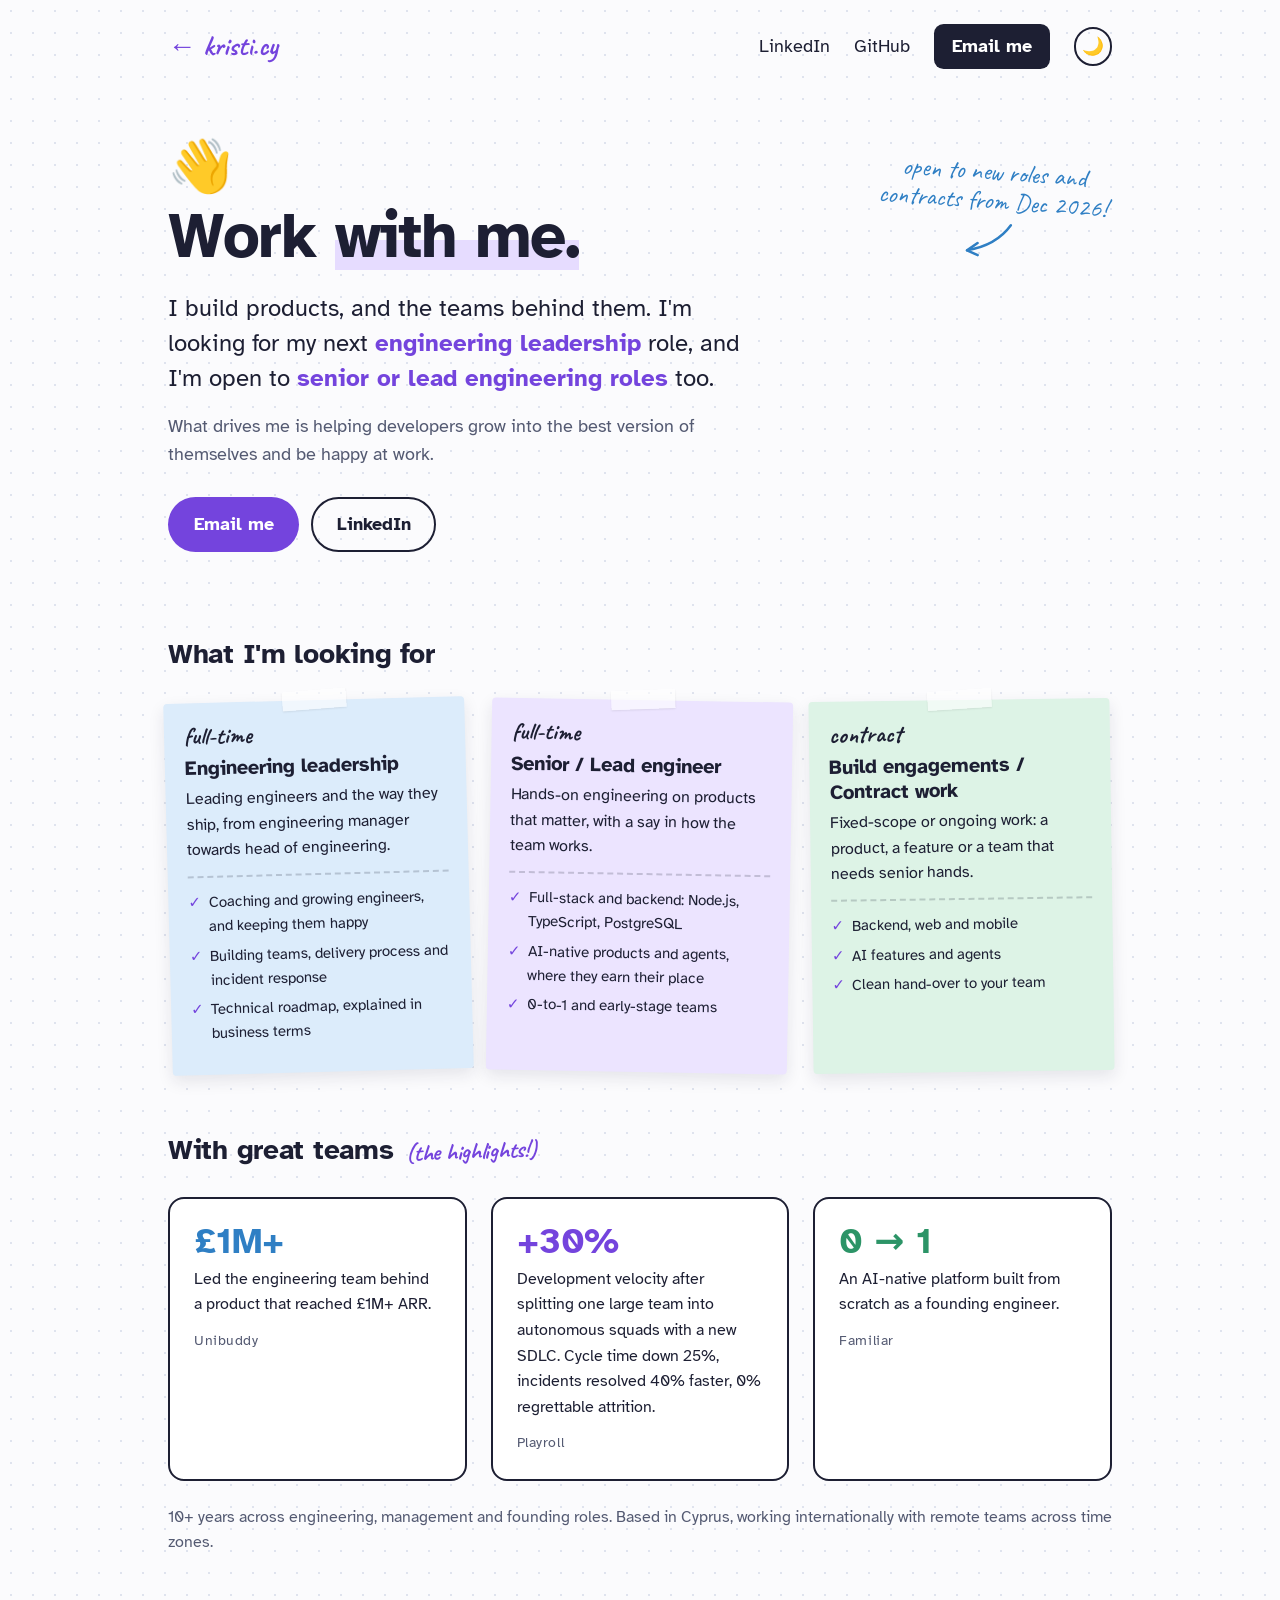
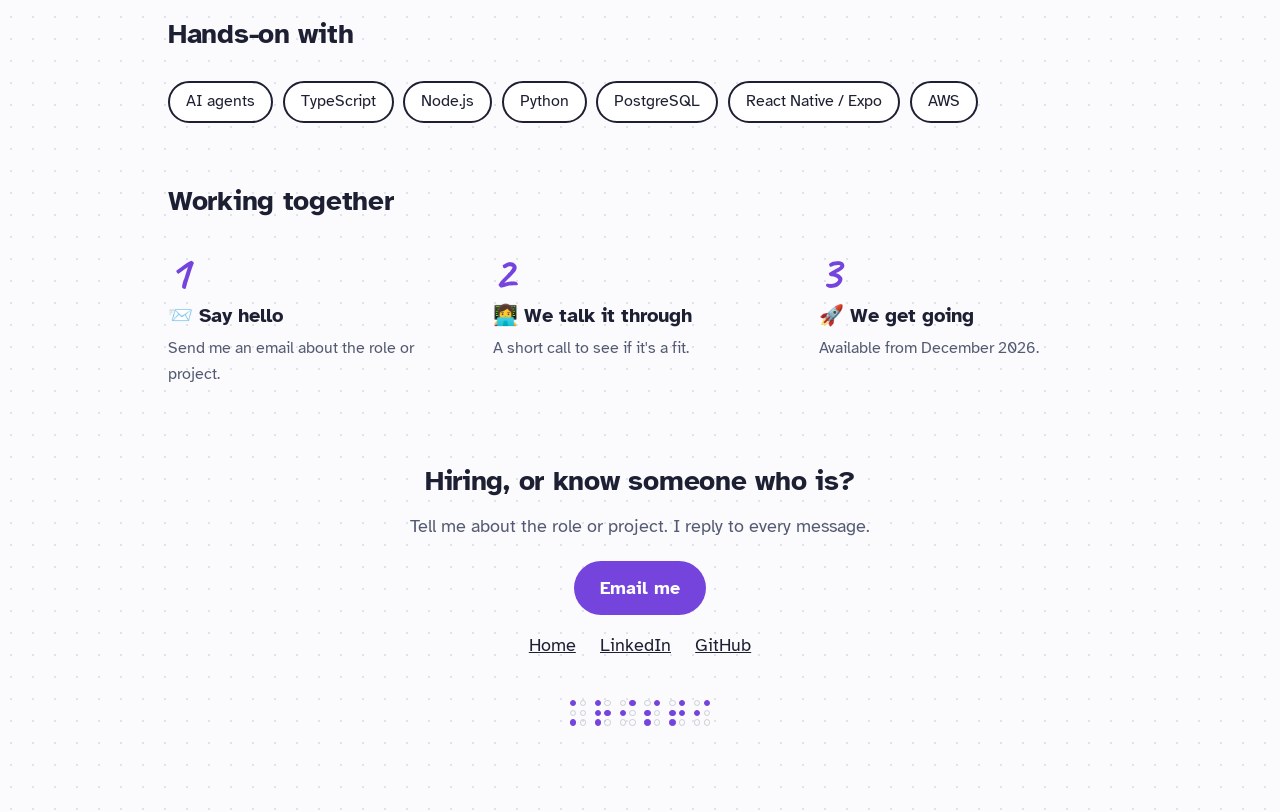
==== commit a26ad499: "more bold!!" ====
--- a/work-with-me.html
+++ b/work-with-me.html
@@ -77,7 +77,7 @@
         <header class="hero">
             <span class="wave" role="img" aria-label="Waving hand">👋</span>
             <h1>Work <span class="mark">with me.</span></h1>
-            <p class="believer">I build products, and the teams behind them. I'm looking for my next engineering leadership role, and I'm open to <strong>senior or lead engineering roles</strong> too.</p>
+            <p class="believer">I build products, and the teams behind them. I'm looking for my next <strong>engineering leadership</strong> role, and I'm open to <strong>senior or lead engineering roles</strong> too.</p>
             <p class="lede">What drives me is helping developers grow into the best version of themselves and be happy at work.</p>
             <div class="actions">
                 <a class="cta" href="mailto:kristi.achilleos+website@gmail.com?subject=Hello there!">Email me</a>
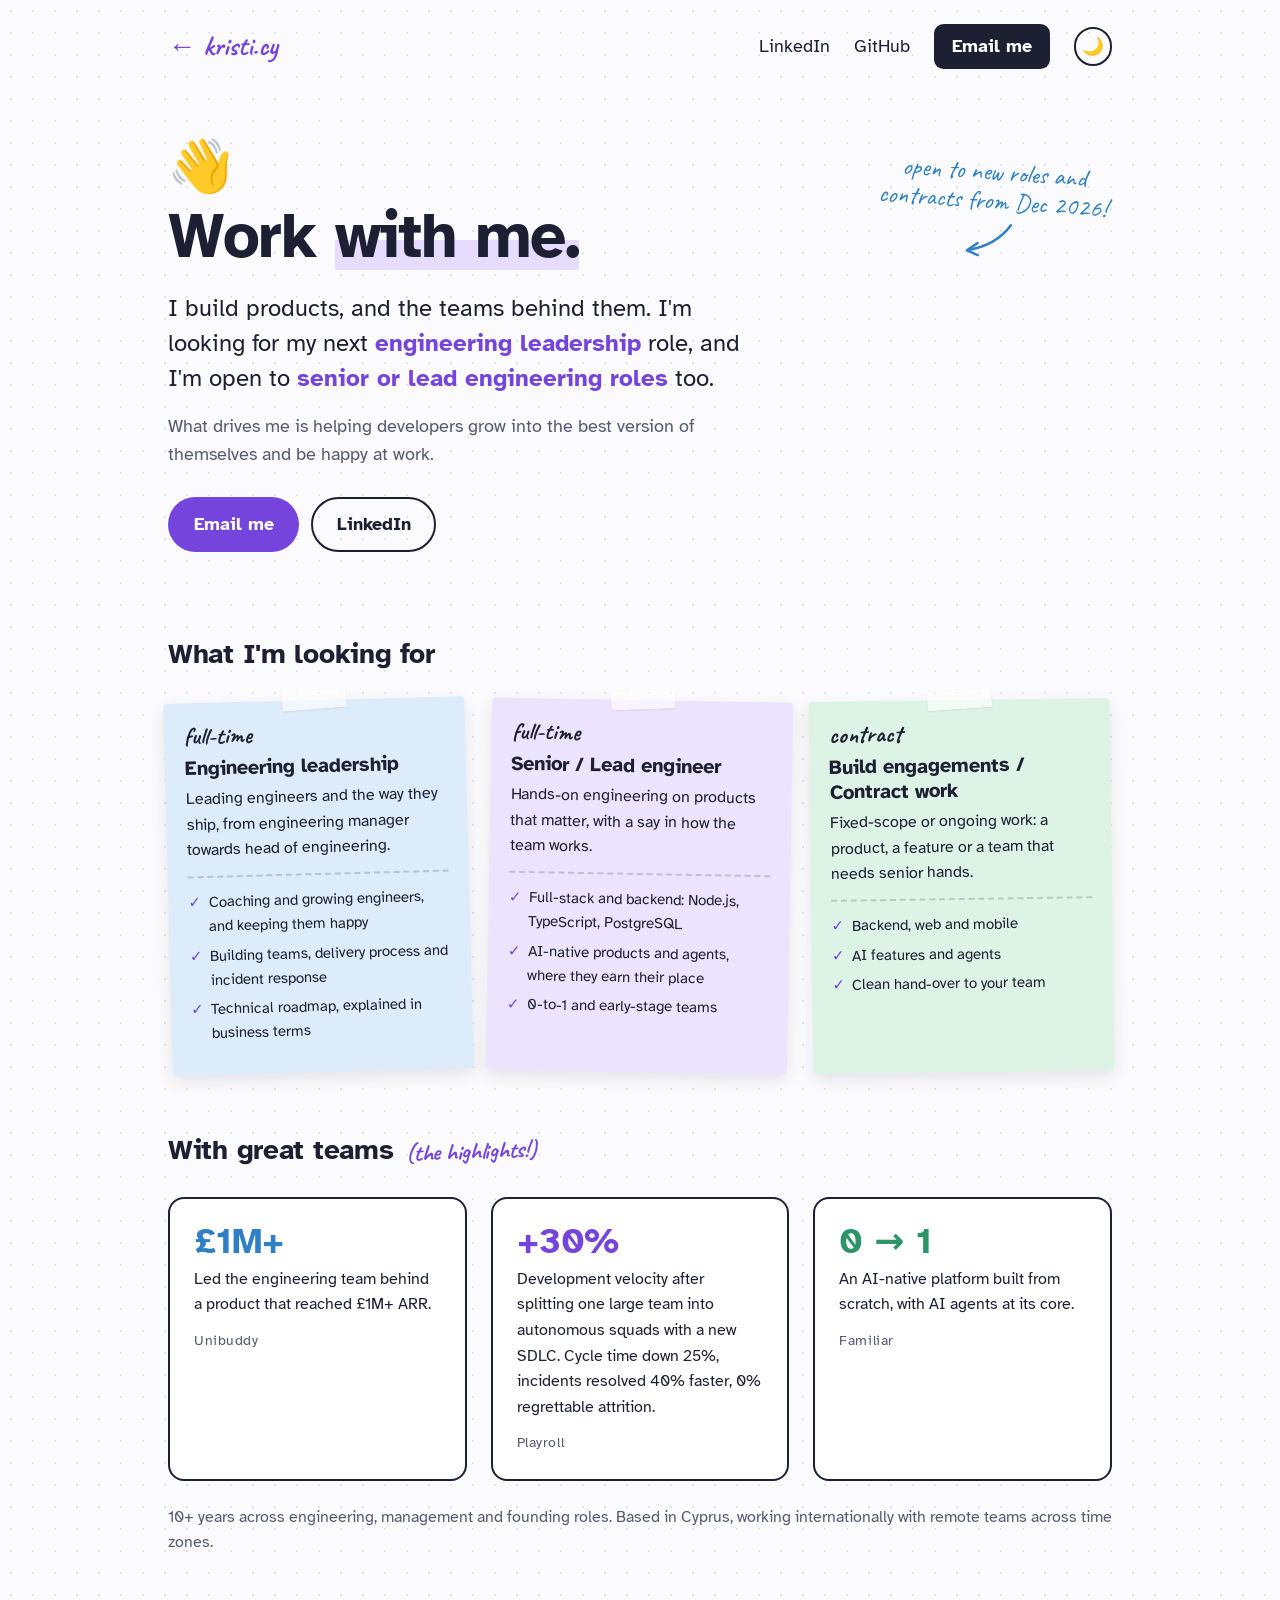
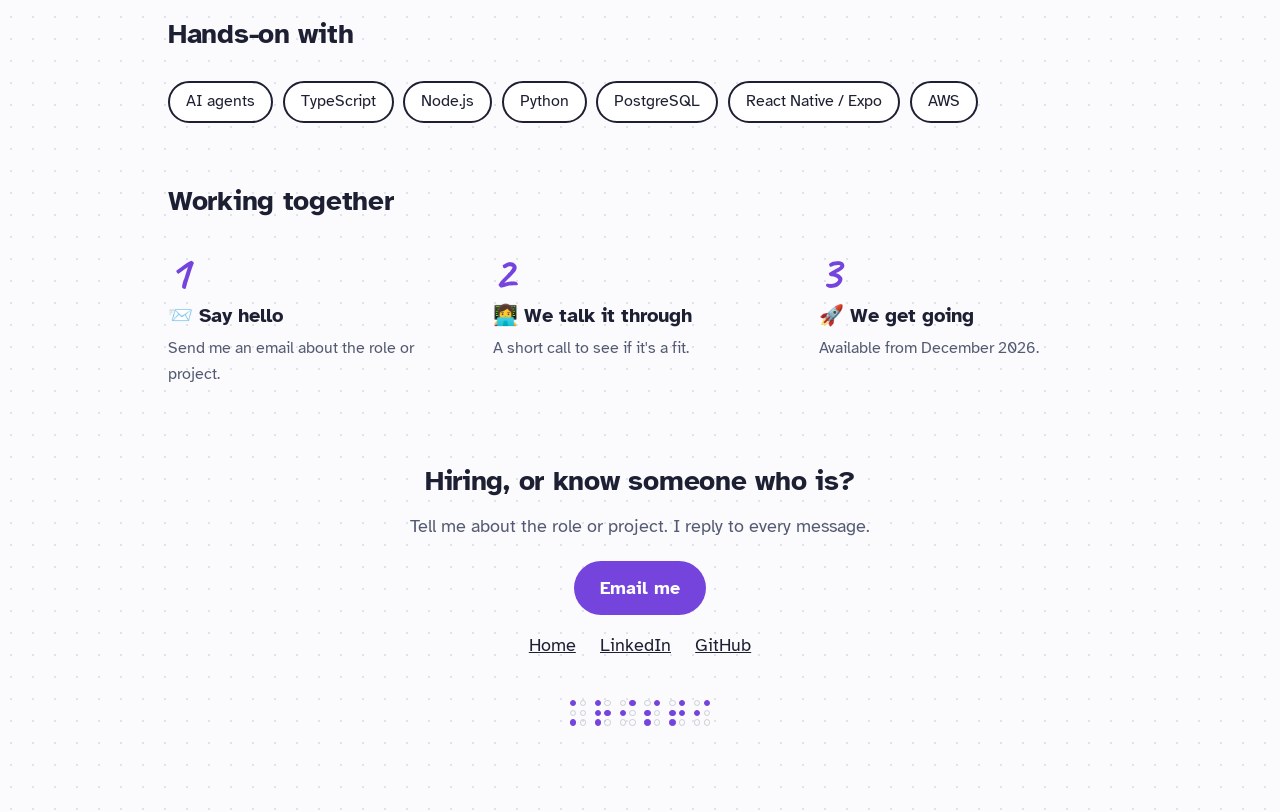
==== commit ec49a086: "Use AI agents wording for Familiar highlight on both pages Co-Authored-By: Claude Opus 5.5 <noreply@" ====
--- a/work-with-me.html
+++ b/work-with-me.html
@@ -130,7 +130,7 @@
                 <div class="stats">
                     <div class="stat"><div class="num">£1M+</div><p>Led the engineering team behind a product that reached £1M+ ARR.</p><span class="company">Unibuddy</span></div>
                     <div class="stat"><div class="num">+30%</div><p>Development velocity after splitting one large team into autonomous squads with a new SDLC. Cycle time down 25%, incidents resolved 40% faster, 0% regrettable attrition.</p><span class="company">Playroll</span></div>
-                    <div class="stat"><div class="num">0 → 1</div><p>An AI-native platform built from scratch as a founding engineer.</p><span class="company">Familiar</span></div>
+                    <div class="stat"><div class="num">0 → 1</div><p>An AI-native platform built from scratch, with AI agents at its core.</p><span class="company">Familiar</span></div>
                 </div>
                 <p class="section-note">10+ years across engineering, management and founding roles. Based in Cyprus, working internationally with remote teams across time zones.</p>
             </section>
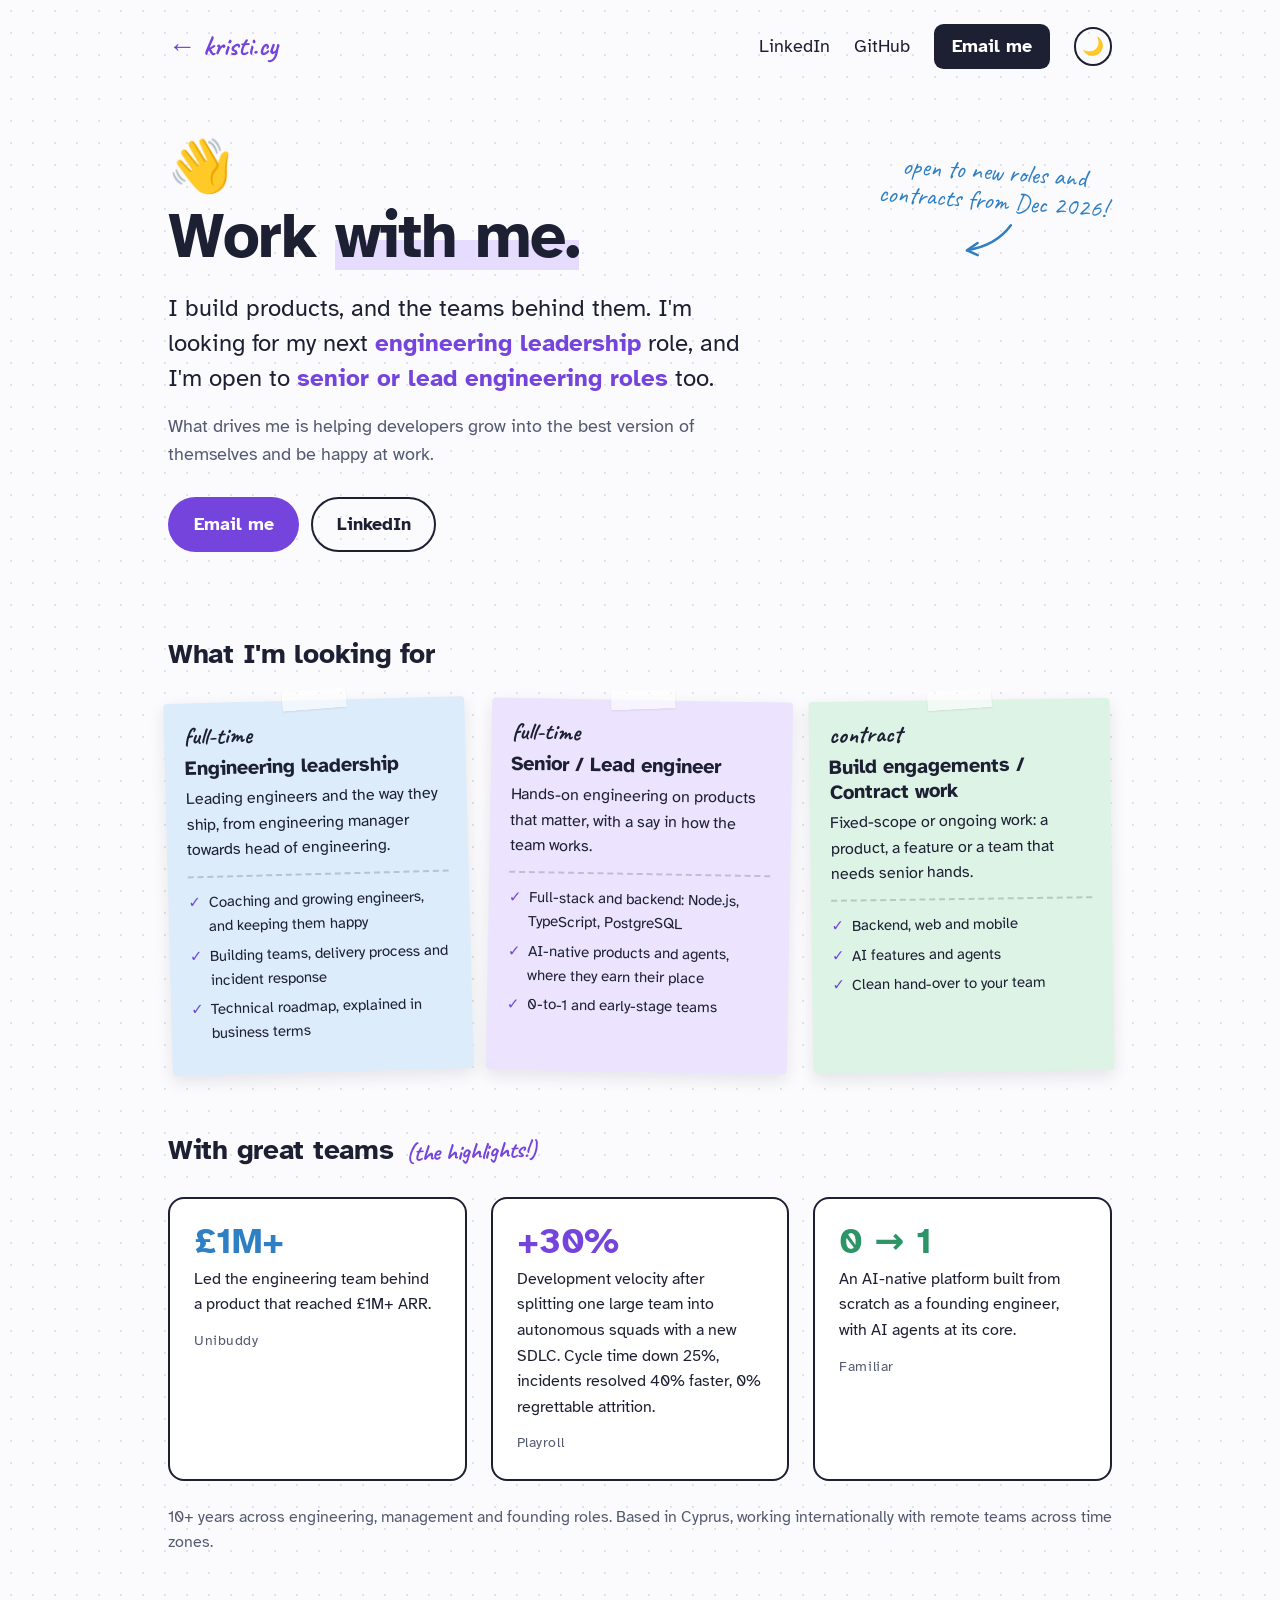
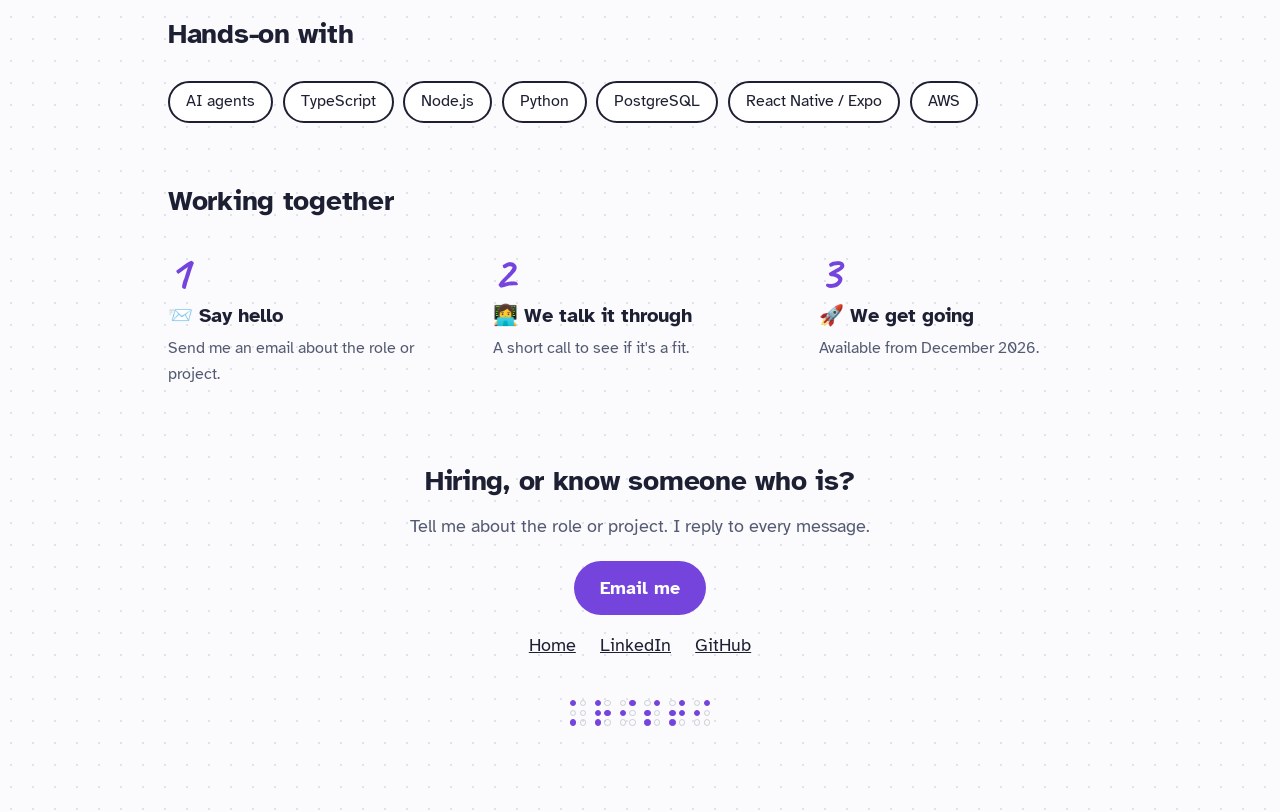
==== commit de7ee79e: "Combine founding engineer and AI agents wording for Familiar highlight Co-Authored-By: Claude Opus 5" ====
--- a/work-with-me.html
+++ b/work-with-me.html
@@ -130,7 +130,7 @@
                 <div class="stats">
                     <div class="stat"><div class="num">£1M+</div><p>Led the engineering team behind a product that reached £1M+ ARR.</p><span class="company">Unibuddy</span></div>
                     <div class="stat"><div class="num">+30%</div><p>Development velocity after splitting one large team into autonomous squads with a new SDLC. Cycle time down 25%, incidents resolved 40% faster, 0% regrettable attrition.</p><span class="company">Playroll</span></div>
-                    <div class="stat"><div class="num">0 → 1</div><p>An AI-native platform built from scratch, with AI agents at its core.</p><span class="company">Familiar</span></div>
+                    <div class="stat"><div class="num">0 → 1</div><p>An AI-native platform built from scratch as a founding engineer, with AI agents at its core.</p><span class="company">Familiar</span></div>
                 </div>
                 <p class="section-note">10+ years across engineering, management and founding roles. Based in Cyprus, working internationally with remote teams across time zones.</p>
             </section>
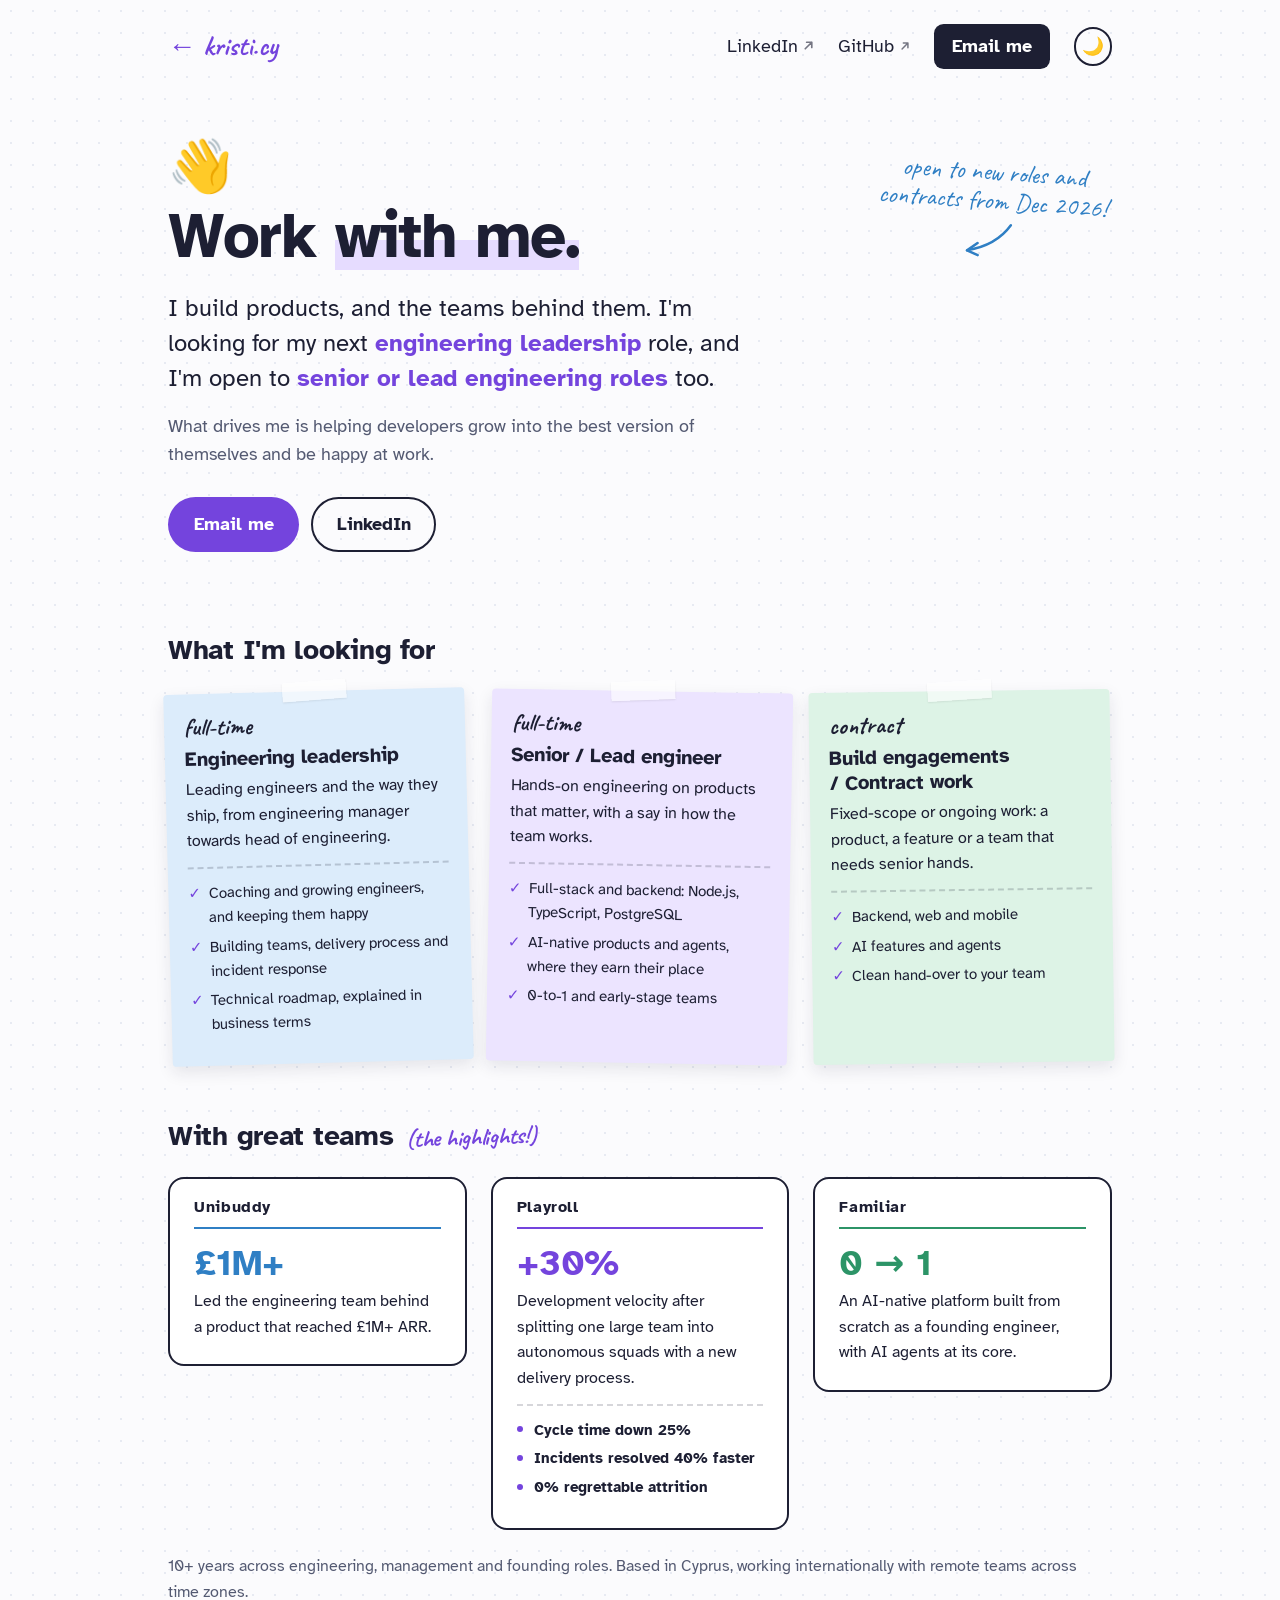
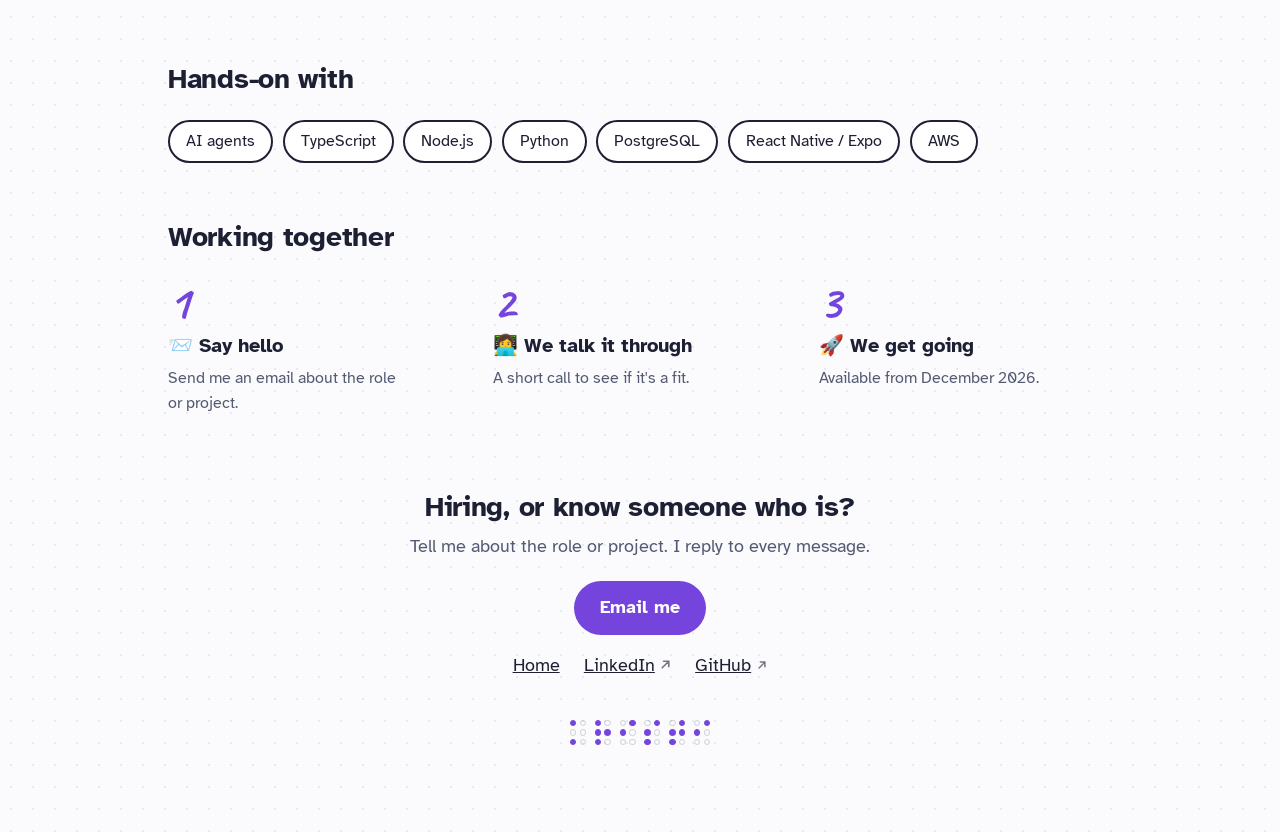
==== commit 5c5961e6: "Act on home page critique: index-card stats, a11y and polish - Stats become index cards: company as " ====
--- a/work-with-me.html
+++ b/work-with-me.html
@@ -67,21 +67,21 @@
         <nav class="site-nav" aria-label="Main">
             <a class="brand" href="/">&larr; kristi.cy</a>
             <div class="nav-links">
-                <a class="hide-sm" href="https://www.linkedin.com/in/kristiachilleos/" target="_blank" rel="noopener">LinkedIn</a>
-                <a class="hide-sm" href="https://github.com/Krispy2009" target="_blank" rel="noopener">GitHub</a>
+                <a class="hide-sm" href="https://www.linkedin.com/in/kristiachilleos/" target="_blank" rel="noopener">LinkedIn<span class="vh"> (opens in a new tab)</span></a>
+                <a class="hide-sm" href="https://github.com/Krispy2009" target="_blank" rel="noopener">GitHub<span class="vh"> (opens in a new tab)</span></a>
                 <a class="btn" href="mailto:kristi.achilleos+website@gmail.com?subject=Hello there!">Email me</a>
                 <button class="toggle" id="theme-toggle" type="button" aria-label="Switch between light and chalkboard mode"><span class="to-dark" aria-hidden="true">🌙</span><span class="to-light" aria-hidden="true">☀️</span></button>
             </div>
         </nav>
 
         <header class="hero">
-            <span class="wave" role="img" aria-label="Waving hand">👋</span>
+            <span class="wave" aria-hidden="true">👋</span>
             <h1>Work <span class="mark">with me.</span></h1>
             <p class="believer">I build products, and the teams behind them. I'm looking for my next <strong>engineering leadership</strong> role, and I'm open to <strong>senior or lead engineering roles</strong> too.</p>
             <p class="lede">What drives me is helping developers grow into the best version of themselves and be happy at work.</p>
             <div class="actions">
                 <a class="cta" href="mailto:kristi.achilleos+website@gmail.com?subject=Hello there!">Email me</a>
-                <a class="cta outline" href="https://www.linkedin.com/in/kristiachilleos/" target="_blank" rel="noopener">LinkedIn</a>
+                <a class="cta outline" href="https://www.linkedin.com/in/kristiachilleos/" target="_blank" rel="noopener">LinkedIn<span class="vh"> (opens in a new tab)</span></a>
             </div>
             <p class="scribble hand">open to new roles and contracts from Dec 2026!
                 <svg width="60" height="40" viewBox="0 0 60 40" fill="none" stroke="currentColor" stroke-width="2.5" stroke-linecap="round" aria-hidden="true"><path d="M50 4 C 40 20, 25 28, 8 32"/><path d="M8 32 L 18 24 M8 32 L 19 36"/></svg>
@@ -128,9 +128,26 @@
             <section aria-labelledby="record-heading">
                 <h2 id="record-heading">With great teams <span class="aside">(the highlights!)</span></h2>
                 <div class="stats">
-                    <div class="stat"><div class="num">£1M+</div><p>Led the engineering team behind a product that reached £1M+ ARR.</p><span class="company">Unibuddy</span></div>
-                    <div class="stat"><div class="num">+30%</div><p>Development velocity after splitting one large team into autonomous squads with a new SDLC. Cycle time down 25%, incidents resolved 40% faster, 0% regrettable attrition.</p><span class="company">Playroll</span></div>
-                    <div class="stat"><div class="num">0 → 1</div><p>An AI-native platform built from scratch as a founding engineer, with AI agents at its core.</p><span class="company">Familiar</span></div>
+                    <article class="stat">
+                        <h3 class="company">Unibuddy</h3>
+                        <p class="num">£1M+</p>
+                        <p>Led the engineering team behind a product that reached £1M+ ARR.</p>
+                    </article>
+                    <article class="stat">
+                        <h3 class="company">Playroll</h3>
+                        <p class="num">+30%</p>
+                        <p>Development velocity after splitting one large team into autonomous squads with a new delivery process.</p>
+                        <ul>
+                            <li>Cycle time down 25%</li>
+                            <li>Incidents resolved 40% faster</li>
+                            <li>0% regrettable attrition</li>
+                        </ul>
+                    </article>
+                    <article class="stat">
+                        <h3 class="company">Familiar</h3>
+                        <p class="num"><span aria-hidden="true">0 → 1</span><span class="vh">Zero to one</span></p>
+                        <p>An AI-native platform built from scratch as a founding engineer, with AI agents at its core.</p>
+                    </article>
                 </div>
                 <p class="section-note">10+ years across engineering, management and founding roles. Based in Cyprus, working internationally with remote teams across time zones.</p>
             </section>
@@ -173,10 +190,10 @@
             <a class="cta" href="mailto:kristi.achilleos+website@gmail.com?subject=Hello there!">Email me</a>
             <div class="links">
                 <a href="/">Home</a>
-                <a href="https://www.linkedin.com/in/kristiachilleos/" target="_blank" rel="noopener">LinkedIn</a>
-                <a href="https://github.com/Krispy2009" target="_blank" rel="noopener">GitHub</a>
-            </div>
-            <div class="signature" tabindex="0" aria-label="Signed Kristi, in braille">
+                <a href="https://www.linkedin.com/in/kristiachilleos/" target="_blank" rel="noopener">LinkedIn<span class="vh"> (opens in a new tab)</span></a>
+                <a href="https://github.com/Krispy2009" target="_blank" rel="noopener">GitHub<span class="vh"> (opens in a new tab)</span></a>
+            </div>
+            <div class="signature" role="img" aria-label="Signed Kristi, in braille">
                 <span class="braille" id="braille" aria-hidden="true"></span>
                 <span class="hand" aria-hidden="true">that's "kristi" in braille ✨</span>
             </div>
--- a/styles.css
+++ b/styles.css
@@ -5,7 +5,7 @@
 
 :root {
     --bg: #fbfbfd;
-    --dots: #dfe3ee;
+    --dots: #e7eaf2;
     --ink: #1d1f33;
     --soft: #545a72;
     --violet: #7444dd;
@@ -19,11 +19,16 @@
     --cta: #7444dd;
     --cta-ink: #ffffff;
     --chalk-glow: none;
-    --note-ink: #1d1f33;
     --note-blue: #dcecfb;
     --note-lilac: #ece4ff;
     --note-green: #ddf3e6;
     --note-yellow: #fff1c2;
+    --paper-ink: #1d1f33;
+    --paper-soft: #545a72;
+    --paper-violet: #7444dd;
+    --paper-route: #c0632d;
+    --tape: rgb(255 255 255 / 0.6);
+    --rule: rgb(29 31 51 / 0.18);
 }
 
 [data-theme="dark"] {
@@ -43,6 +48,8 @@
     --cta: #c9b6ff;
     --cta-ink: #1d1f33;
     --chalk-glow: 0 0 1px rgb(255 255 255 / 0.45), 0 0 8px rgb(255 255 255 / 0.08);
+    --tape: rgb(255 255 255 / 0.38);
+    --rule: rgb(238 242 234 / 0.3);
 }
 
 *,
@@ -85,6 +92,46 @@
 
 a {
     color: inherit;
+}
+
+::selection {
+    background: var(--mark);
+    color: var(--ink);
+}
+
+h1,
+h2,
+h3 {
+    text-wrap: balance;
+}
+
+p,
+li {
+    text-wrap: pretty;
+}
+
+.vh {
+    position: absolute;
+    width: 1px;
+    height: 1px;
+    overflow: hidden;
+    clip-path: inset(50%);
+    white-space: nowrap;
+}
+
+/* a small hand-drawn arrow after links that open a new tab */
+a[target="_blank"]:not(.polaroid):not(.cta)::after,
+.polaroid h3::after {
+    content: '';
+    display: inline-block;
+    width: 0.6em;
+    height: 0.6em;
+    margin-left: 0.3em;
+    vertical-align: 0.05em;
+    background: currentColor;
+    opacity: 0.6;
+    -webkit-mask: url("data:image/svg+xml,%3Csvg xmlns='http://www.w3.org/2000/svg' viewBox='0 0 12 12' fill='none' stroke='black' stroke-width='1.8' stroke-linecap='round' stroke-linejoin='round'%3E%3Cpath d='M2.5 9.5 9.5 2.5M4 2.5h5.5V8'/%3E%3C/svg%3E") center / contain no-repeat;
+    mask: url("data:image/svg+xml,%3Csvg xmlns='http://www.w3.org/2000/svg' viewBox='0 0 12 12' fill='none' stroke='black' stroke-width='1.8' stroke-linecap='round' stroke-linejoin='round'%3E%3Cpath d='M2.5 9.5 9.5 2.5M4 2.5h5.5V8'/%3E%3C/svg%3E") center / contain no-repeat;
 }
 
 :focus-visible {
@@ -276,6 +323,10 @@
     padding: calc(0.8rem - 2px) calc(1.6rem - 2px);
 }
 
+.cta.outline:hover {
+    background: var(--mark);
+}
+
 /* ---------- Sticky notes ---------- */
 
 .notes {
@@ -291,7 +342,7 @@
 }
 
 .note {
-    color: var(--note-ink);
+    color: var(--paper-ink);
     padding: 1.25rem 1.25rem 1.5rem;
     border-radius: 0.25rem;
     box-shadow: 0 6px 16px rgb(30 30 60 / 0.1);
@@ -306,7 +357,7 @@
     width: 4rem;
     height: 1.2rem;
     margin-left: -2rem;
-    background: rgb(255 255 255 / 0.6);
+    background: var(--tape);
     box-shadow: 0 1px 2px rgb(0 0 0 / 0.08);
     transform: rotate(-3deg);
 }
@@ -353,20 +404,21 @@
     content: '✓';
     position: absolute;
     left: 0;
-    color: #7444dd;
+    color: var(--paper-violet);
     font-weight: 700;
 }
 
 .note .route {
     display: block;
     margin-top: 0.5rem;
-    color: #c0632d;
+    color: var(--paper-route);
 }
 
 /* ---------- Section headings ---------- */
 
 h2 {
     font-size: 1.75rem;
+    line-height: 1.25;
     letter-spacing: -0.01em;
     margin: 3.5rem 0 1.5rem;
     display: flex;
@@ -389,40 +441,71 @@
     display: grid;
     grid-template-columns: repeat(3, 1fr);
     gap: 1.5rem;
-}
-
+    align-items: start;
+}
+
+/* index cards: ink-drawn, company on the header line, accent rule beneath */
 .stat {
+    --accent: var(--blue);
     background: var(--card);
     border: 2px solid var(--card-line);
     border-radius: 1rem;
-    padding: 1.5rem;
-}
+    padding: 1.1rem 1.5rem 1.5rem;
+}
+
+.stat:nth-child(2) { --accent: var(--violet); }
+.stat:nth-child(3) { --accent: var(--green); }
 
 [data-theme="dark"] .stat {
     border-radius: 1rem 0.8rem 1.1rem 0.9rem;
 }
 
+.stat .company {
+    font-size: 1rem;
+    line-height: 1.3;
+    letter-spacing: 0.04em;
+    padding-bottom: 0.6rem;
+    margin-bottom: 1rem;
+    border-bottom: 2px solid var(--accent);
+}
+
 .stat .num {
     font-size: 2.25rem;
     font-weight: 700;
     line-height: 1;
-}
-
-.stat:nth-child(1) .num { color: var(--blue); }
-.stat:nth-child(2) .num { color: var(--violet); }
-.stat:nth-child(3) .num { color: var(--green); }
-
-.stat p {
+    color: var(--accent);
+}
+
+.stat p:not(.num) {
     font-size: 1rem;
     margin-top: 0.5rem;
 }
 
-.stat .company {
-    display: block;
+.stat ul {
+    list-style: none;
     margin-top: 0.75rem;
-    font-size: 0.875rem;
-    letter-spacing: 0.04em;
-    color: var(--soft);
+    border-top: 2px dashed var(--rule);
+    padding-top: 0.75rem;
+}
+
+.stat li {
+    position: relative;
+    padding-left: 1.1rem;
+    font-size: 0.9375rem;
+    font-weight: 700;
+    margin-bottom: 0.3rem;
+}
+
+/* a braille-sized dot as the bullet */
+.stat li::before {
+    content: '';
+    position: absolute;
+    left: 0;
+    top: 0.55em;
+    width: 0.4rem;
+    height: 0.4rem;
+    border-radius: 50%;
+    background: var(--accent);
 }
 
 .section-note {
@@ -443,7 +526,7 @@
 .polaroid {
     display: block;
     text-decoration: none;
-    color: #1d1f33;
+    color: var(--paper-ink);
     background: #fff;
     padding: 0.8rem 0.8rem 1.1rem;
     box-shadow: 0 10px 28px rgb(0 0 0 / 0.14);
@@ -475,7 +558,7 @@
 
 .polaroid p {
     font-size: 1rem;
-    color: #545a72;
+    color: var(--paper-soft);
 }
 
 /* ---------- Chips ---------- */
@@ -539,8 +622,14 @@
 }
 
 .site-footer h2 {
-    justify-content: center;
-    margin: 0 0 0.5rem;
+    display: block;
+    margin: 0 auto 0.5rem;
+    max-width: 46rem;
+}
+
+.site-footer .sub a {
+    color: var(--ink);
+    font-weight: 700;
 }
 
 .site-footer .sub {
@@ -565,7 +654,6 @@
     gap: 0.4rem;
     margin-top: 2.5rem;
     color: var(--soft);
-    cursor: help;
 }
 
 .braille {
@@ -599,9 +687,14 @@
     transition: opacity 0.2s;
 }
 
-.signature:hover .hand,
-.signature:focus .hand {
+.signature:hover .hand {
     opacity: 1;
+}
+
+@media (hover: none) {
+    .signature .hand {
+        opacity: 1;
+    }
 }
 
 /* ---------- Responsive ---------- */
